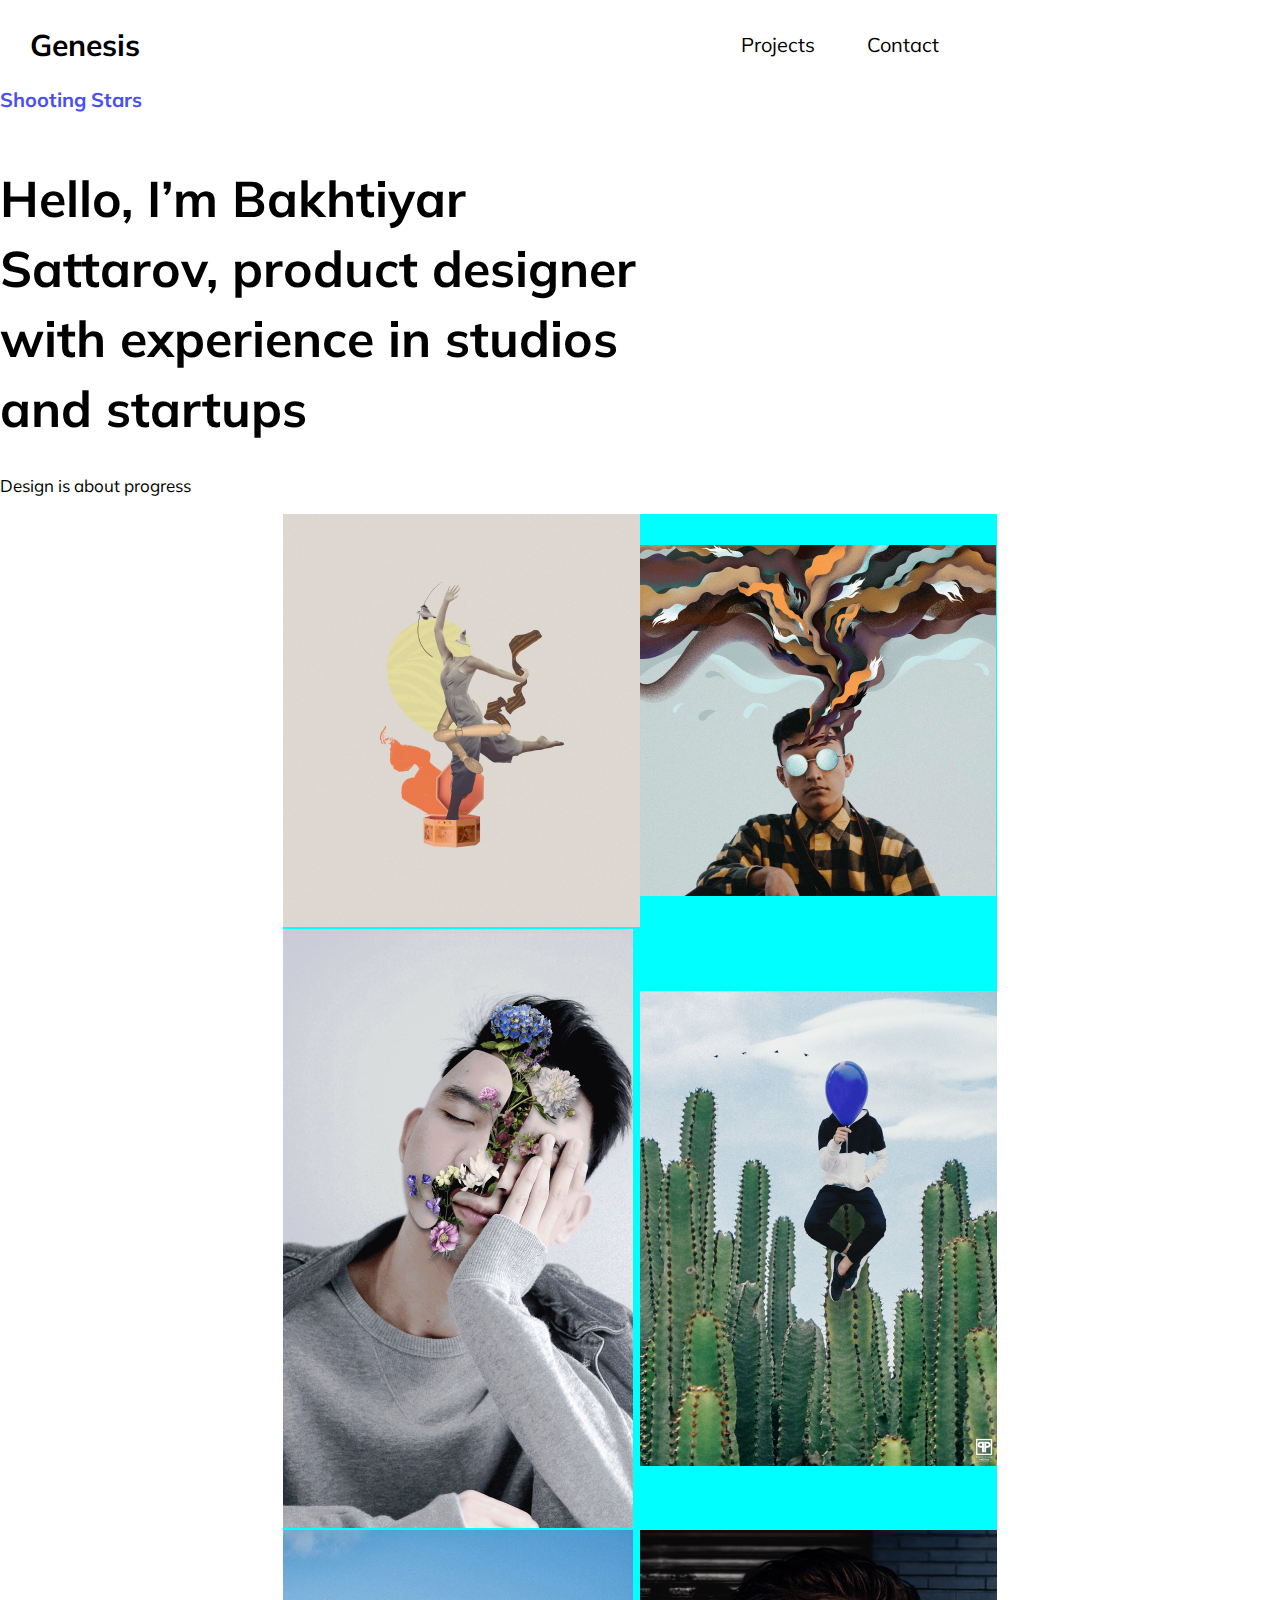
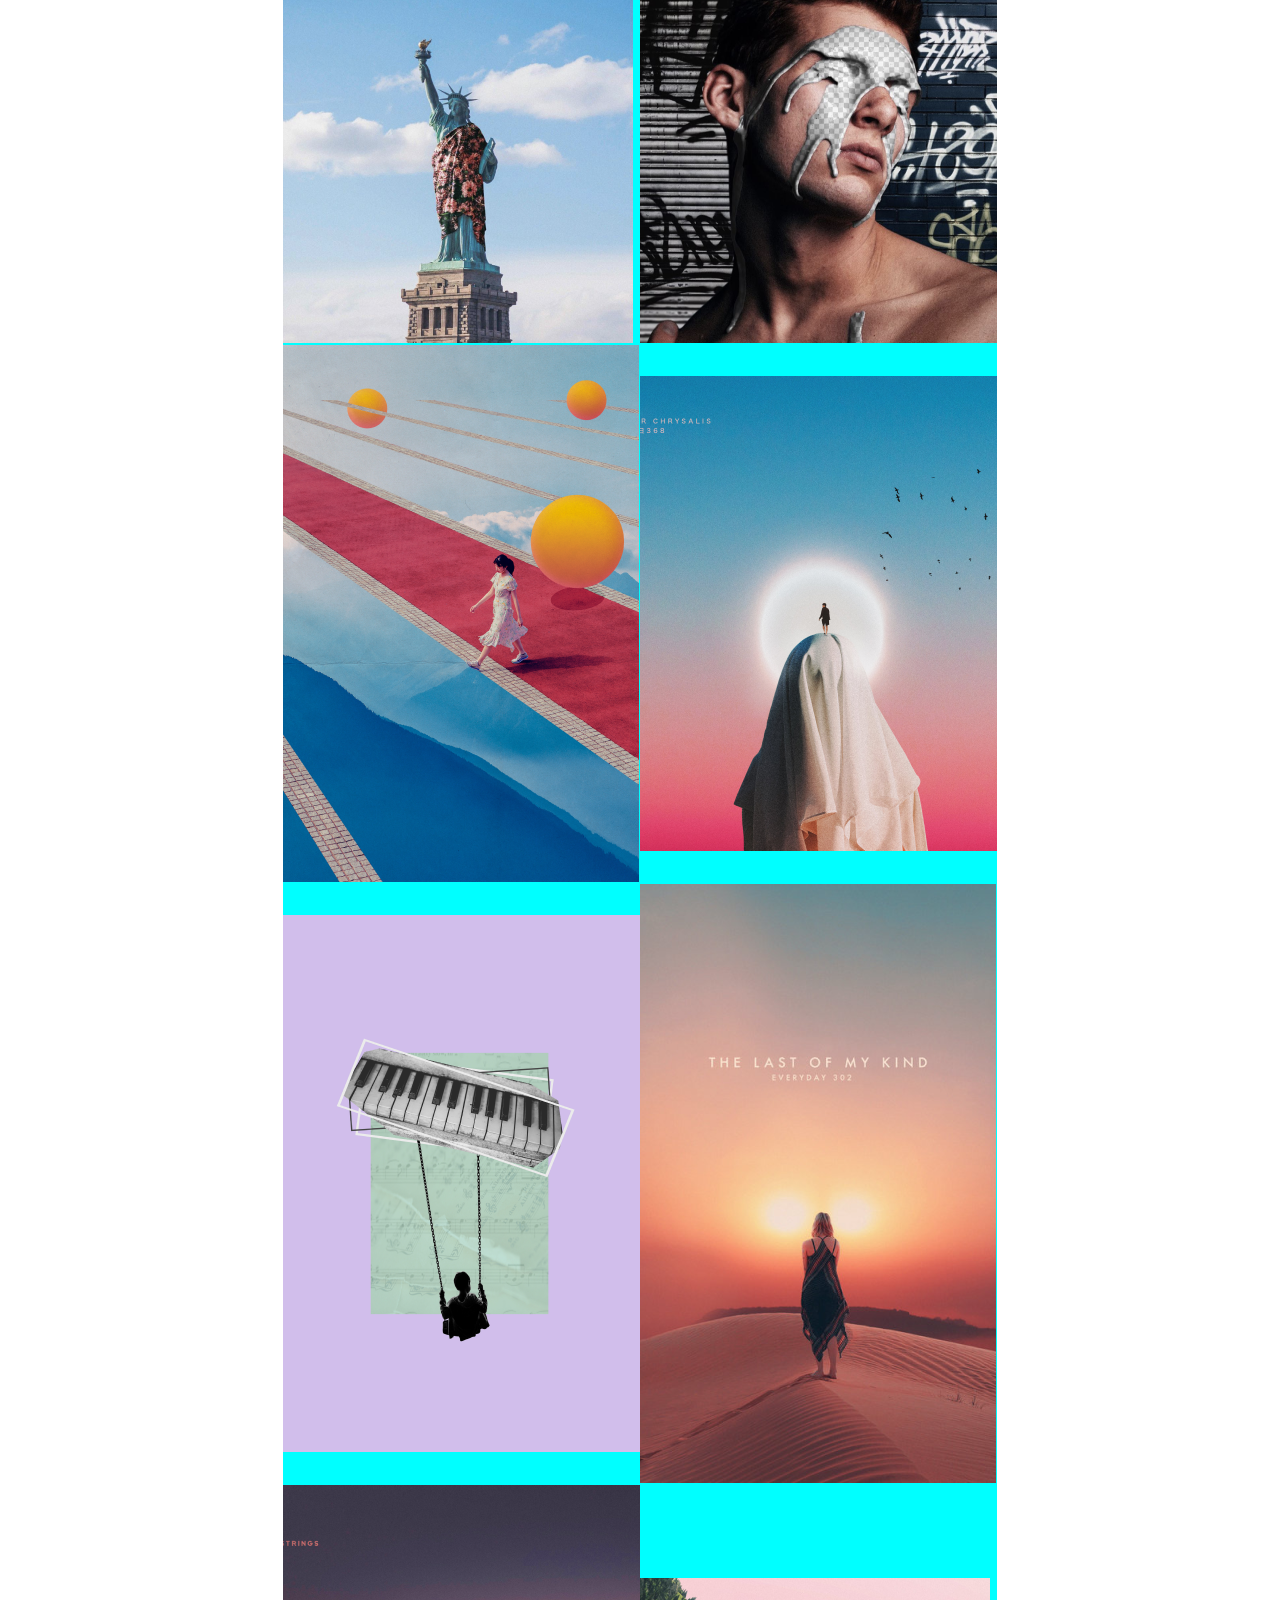
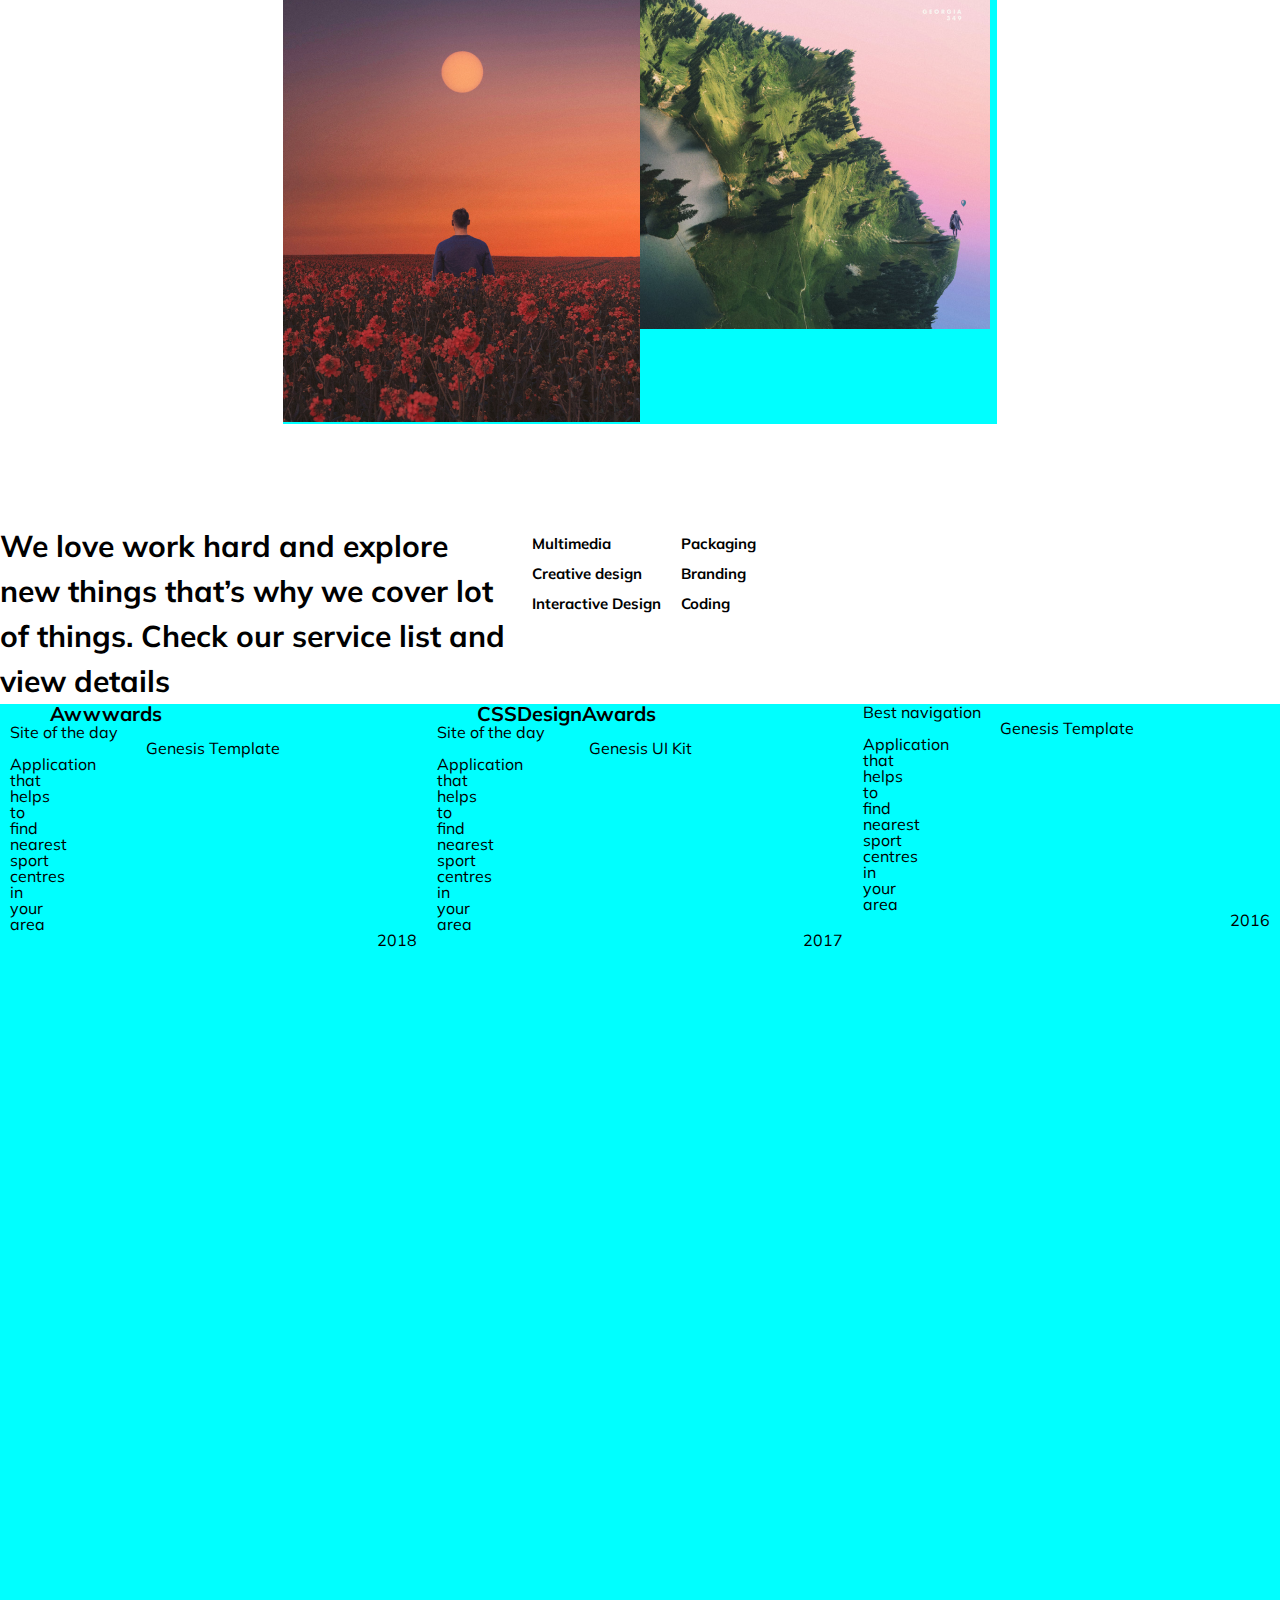
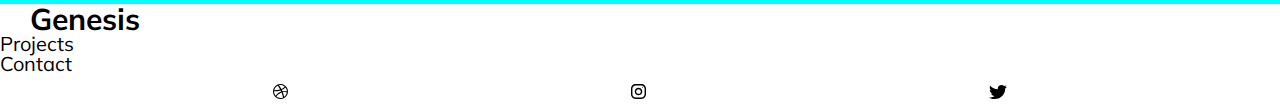
==== index.html @ c37cc643 "Update style.css" ====
<!DOCTYPE html>
<html lang="en">

<head>
    <meta charset="UTF-8">
    <meta name="viewport" content="width=device-width, initial-scale=1.0">
    <link rel="preconnect" href="https://fonts.googleapis.com">
    <link rel="preconnect" href="https://fonts.gstatic.com" crossorigin>
    <link href="https://fonts.googleapis.com/css2?family=Mulish:ital,wght@0,200..1000;1,200..1000&display=swap"
        rel="stylesheet">
    <link rel="stylesheet" href="styles/reset.css">
    <link rel="stylesheet" href="styles/normalize.css">
    <link rel="stylesheet" href="styles/index.css">
    <title>Assignment 11: Cross Browser Comaptibility & PrePost Processors</title>
</head>

<body>
    <header>
        <h2 class="logo">
            Genesis
        </h2>
        <nav class="nav">
            <ul class="nav__list">
                <li class="nav__li"><a class="nav__link" href="#">Projects</a></li>
                <li class="nav__li"><a class="nav__link" href="#">Contact</a></li>
            </ul>
        </nav>
    </header>
    <main class="main">
        <h3 class="main__heading">Shooting Stars</h3>
        <h1 class="main__info">Hello, I’m Bakhtiyar Sattarov,
            product designer with experience
            in studios and startups</h1>
        <p class="main__info2">Design is about progress</p>

        <div class="card">
            <div class="grid__container1">
                <div class="grid_element1">
                    <img src="images/grid_container1/Rectangle.png" alt="artwork pic">
                </div>
                <div class="grid__element2">
                    <img src="images/grid_container1/Rectangle (1).png" alt="A pic of a guy">
                </div>
                <div class="grid_element3">
                    <img src="images/grid_container1/Rectangle (2).png" alt="A pic of a guy/flowers">
                </div>
                <div class="grid_element4">
                    <img src="images/grid_container1/Rectangle (3).png" alt="A pic of a guy/flowers">
                </div>
                <div class="grid_element5">
                    <img src="images/grid_container1/Rectangle (4).png" alt="Statue of liberty">
                </div>
                <div class="grid_element6">
                    <img src="images/grid_container1/Rectangle (5).png" alt="Crying guy">
                </div>
                <div class="grid_element7">
                    <img src="images/grid_container1/Rectangle (6).png" alt="A girl on the sky">
                </div>
                <div class="grid_element8">
                    <img src="images/grid_container1/Rectangle (7).png" alt="Sunhead guy">
                </div>
                <div class="grid_element">
                    <img src="images/grid_container1/Rectangle (8).png" alt="A guy with keyboard">
                </div>
                <div class="grid_element9">
                    <img src="images/grid_container1/Rectangle (9).png" alt="A woman in desert">
                </div>
                <div class="grid_element10">
                    <img src="images/grid_container1/Rectangle (10).png" alt="A guy with mass flowers">
                </div>
                <div class="grid_element11">
                    <img src="images/grid_container1/Rectangle (11).png" alt="Green mountain">
                </div>
            </div>

        </div>

        <section class="content3">
            <h3 class="content3__info">
                We love work hard and explore new things that’s why we cover lot of things. Check our service list and
                view
                details
            </h3>

            <div class="content3__minor1">
                <ul class="content3__minorlist1">
                    <li>Multimedia</li>
                    <li>Creative design</li>
                    <li>Interactive Design</li>
                </ul>
            </div>
            <div class="content3__minor2">
                <ul class="content3__minorlist2">
                    <li>Packaging</li>
                    <li>Branding</li>
                    <li>Coding</li>
                </ul>
            </div>


        </section>

        <section class="awards">
            <div class="awards__container">
                <p class="awards__name">Awwwards</p>
                <p class="awards__type">Site of the day</p>
                <p class="awards__product">Genesis Template</p>
                <p class="awards__details">Application that helps to find nearest sport centres
                    in your area</p>
                <p class="awards__year">2018</p>
            </div>
            <div class="awards__container">
                <p class="awards__name">CSSDesignAwards</p>
                <p class="awards__type">Site of the day</p>
                <p class="awards__product">Genesis UI Kit</p>
                <p class="awards__details">Application that helps to find nearest sport centres
                    in your area</p>
                <p class="awards__year">2017</p>
            </div>
            <div class="awards__container">
                <p class="awards__type">Best navigation</p>
                <p class="awards__product">Genesis Template</p>
                <p class="awards__details">Application that helps to find nearest sport centres
                    in your area</p>
                <p class="awards__year">2016</p>
            </div>
        </section>

        <footer>
            <h4 class="logo">Genesis</h4>
            <nav class="nav">
                <ul>
                    <li class="nav__li"><a class="nav__link" href="#">Projects</a></li>
                    <li class="nav__li"><a class="nav__link" href="#">Contact</a></li>
                </ul>
            </nav>
            <div class="social">
                <img src="images/social/dribble.svg" alt="dribble-logo" class="dribble-logo">
                <img src="images/social/instagram.svg" alt="ig-logo" class="dribble-logo">
                <img src="images/social/twitter.svg" alt="twitter-logo" class="dribble-logo">
            </div>
        </footer>
    </main>


</body>

</html>
---- styles/index.css ----
* {
  margin: 0;
  padding: 0;
  -webkit-box-sizing: border-box;
          box-sizing: border-box;
}

.card {
  margin: 0 auto;
}

.grid__container1 {
  background-color: aqua;
  display: -ms-grid;
  display: grid;
  -ms-grid-columns: 1fr auto 1fr;
  grid-template-columns: repeat(2, 1fr);
  -ms-grid-rows: ()[1fr 1fr 1fr];
  grid-template-rows: repeat(1fr 1fr 1fr);
  -webkit-column-gap: auto;
     -moz-column-gap: auto;
          column-gap: auto;
  width: 100%;
  max-width: 1110px;
  -webkit-box-align: center;
      -ms-flex-align: center;
          align-items: center;
  -webkit-box-pack: center;
      -ms-flex-pack: center;
          justify-content: center;
}

.grid__container1 > *:nth-child(1) {
  -ms-grid-row: 1;
  -ms-grid-column: 1;
}

.grid__container1 > *:nth-child(2) {
  -ms-grid-row: 1;
  -ms-grid-column: 3;
}

header {
  display: -webkit-box;
  display: -ms-flexbox;
  display: flex;
  width: 100%;
  height: 10vh;
  border-bottom: 1px solid none;
  background-color: white;
  margin: 0 auto;
  display: flex;
  -webkit-box-pack: justify;
      -ms-flex-pack: justify;
          justify-content: space-between;
  -webkit-box-align: center;
      -ms-flex-align: center;
          align-items: center;
}

.logo {
  margin-left: 30px;
  font-size: 30px;
  font-weight: bold;
}

.nav {
  min-width: 600px;
  display: -webkit-box;
  display: -ms-flexbox;
  display: flex;
}
.nav__list {
  width: 50%;
  display: -webkit-box;
  display: -ms-flexbox;
  display: flex;
  -webkit-box-pack: justify;
      -ms-flex-pack: justify;
          justify-content: space-between;
  -webkit-box-align: center;
      -ms-flex-align: center;
          align-items: center;
  -webkit-box-orient: horizontal;
  -webkit-box-direction: normal;
      -ms-flex-direction: row;
          flex-direction: row;
  margin-left: 10px;
}
.nav__li {
  list-style: none;
}
.nav__link {
  color: black;
  text-decoration: none;
  font-size: 20px;
}
.nav__link:hover {
  color: rgb(30, 170, 209);
}

.main {
  display: -webkit-box;
  display: -ms-flexbox;
  display: flex;
  -webkit-box-pack: center;
      -ms-flex-pack: center;
          justify-content: center;
  -webkit-box-orient: vertical;
  -webkit-box-direction: normal;
      -ms-flex-direction: column;
          flex-direction: column;
  min-height: 90vh;
  background: white;
  margin: 0;
}
.main__heading {
  -webkit-box-pack: start;
      -ms-flex-pack: start;
          justify-content: flex-start;
  text-align: start;
  color: #4A4FF2;
  font-size: 20px;
  font-weight: bold;
}
.main__info {
  font-size: 50px;
  -webkit-box-pack: start;
      -ms-flex-pack: start;
          justify-content: start;
  padding-top: 20px;
  max-width: 50%;
  font-weight: bold;
  line-height: 70px;
}
.main__info2 {
  font-size: 17px;
  margin-right: 20%;
  text-align: end;
  margin-bottom: 20px;
}
.main__info2 {
  font-size: 17px;
  margin-right: 20%;
  text-align: start;
  margin-bottom: 20px;
}
.main__container1 {
  font-size: 17px;
  margin-right: 20%;
  text-align: end;
  margin-bottom: 20px;
}

.content3 {
  display: -webkit-box;
  display: -ms-flexbox;
  display: flex;
  margin-top: 100px;
}
.content3__info {
  font-size: 30px;
  font-weight: bold;
  max-width: 40%;
  line-height: 45px;
}
.content3__minor1 {
  font-size: 15px;
  font-weight: bold;
  max-width: 50%;
  line-height: 30px;
  padding: 0;
  margin-top: 5px;
  margin-left: 20px;
}
.content3__minor2 {
  font-size: 15px;
  font-weight: bold;
  max-width: 50%;
  line-height: 30px;
  margin-top: 5px;
  margin-left: 20px;
}

.awards {
  display: -webkit-box;
  display: -ms-flexbox;
  display: flex;
  background-color: aqua;
  width: 100%;
  height: 100vh;
}
.awards__container {
  width: 100%;
}
.awards__name {
  margin-left: 50px;
  text-align: start;
  font-size: 20px;
  font-weight: bold;
}
.awards__type {
  text-align: start;
  -webkit-box-flex: 1;
      -ms-flex-positive: 1;
          flex-grow: 1;
  margin: 0 10px;
}
.awards__product {
  -webkit-box-flex: 1;
      -ms-flex-positive: 1;
          flex-grow: 1;
  margin: 0 10px;
  text-align: center;
}
.awards__details {
  -webkit-box-flex: 1;
      -ms-flex-positive: 1;
          flex-grow: 1;
  margin: 0 10px;
  width: 10px;
}
.awards__year {
  -webkit-box-flex: 1;
      -ms-flex-positive: 1;
          flex-grow: 1;
  margin: 0 10px;
  text-align: end;
}

.footer {
  display: -webkit-box;
  display: -ms-flexbox;
  display: flex;
  width: 100%;
  height: 10vh;
  border-bottom: 1px solid none;
  background-color: white;
  margin: 0;
  display: flex;
  -webkit-box-pack: justify;
      -ms-flex-pack: justify;
          justify-content: space-between;
  -webkit-box-align: end;
      -ms-flex-align: end;
          align-items: flex-end;
}

.logo {
  margin-left: 30px;
  font-size: 30px;
  font-weight: bold;
}

.nav {
  min-width: 600px;
  display: -webkit-box;
  display: -ms-flexbox;
  display: flex;
  -webkit-box-pack: justify;
      -ms-flex-pack: justify;
          justify-content: space-between;
  -webkit-box-align: center;
      -ms-flex-align: center;
          align-items: center;
}
.nav__list {
  width: 50%;
  display: -webkit-box;
  display: -ms-flexbox;
  display: flex;
  -webkit-box-pack: space-evenly;
      -ms-flex-pack: space-evenly;
          justify-content: space-evenly;
  -webkit-box-align: center;
      -ms-flex-align: center;
          align-items: center;
  -webkit-box-orient: horizontal;
  -webkit-box-direction: normal;
      -ms-flex-direction: row;
          flex-direction: row;
  margin-left: 10px;
}
.nav__li {
  list-style: none;
}
.nav__link {
  color: black;
  text-decoration: none;
  font-size: 20px;
}
.nav__link:hover {
  color: rgb(30, 170, 209);
}

.social {
  display: -webkit-box;
  display: -ms-flexbox;
  display: flex;
  -webkit-box-pack: justify;
      -ms-flex-pack: justify;
          justify-content: space-between;
  margin: 10px;
  -webkit-box-pack: space-evenly;
      -ms-flex-pack: space-evenly;
          justify-content: space-evenly;
  -webkit-box-align: center;
      -ms-flex-align: center;
          align-items: center;
  -webkit-box-orient: horizontal;
  -webkit-box-direction: normal;
      -ms-flex-direction: row;
          flex-direction: row;
  margin-left: 10px;
  gap: 5rem;
}

body {
  font-family: "mulish";
}
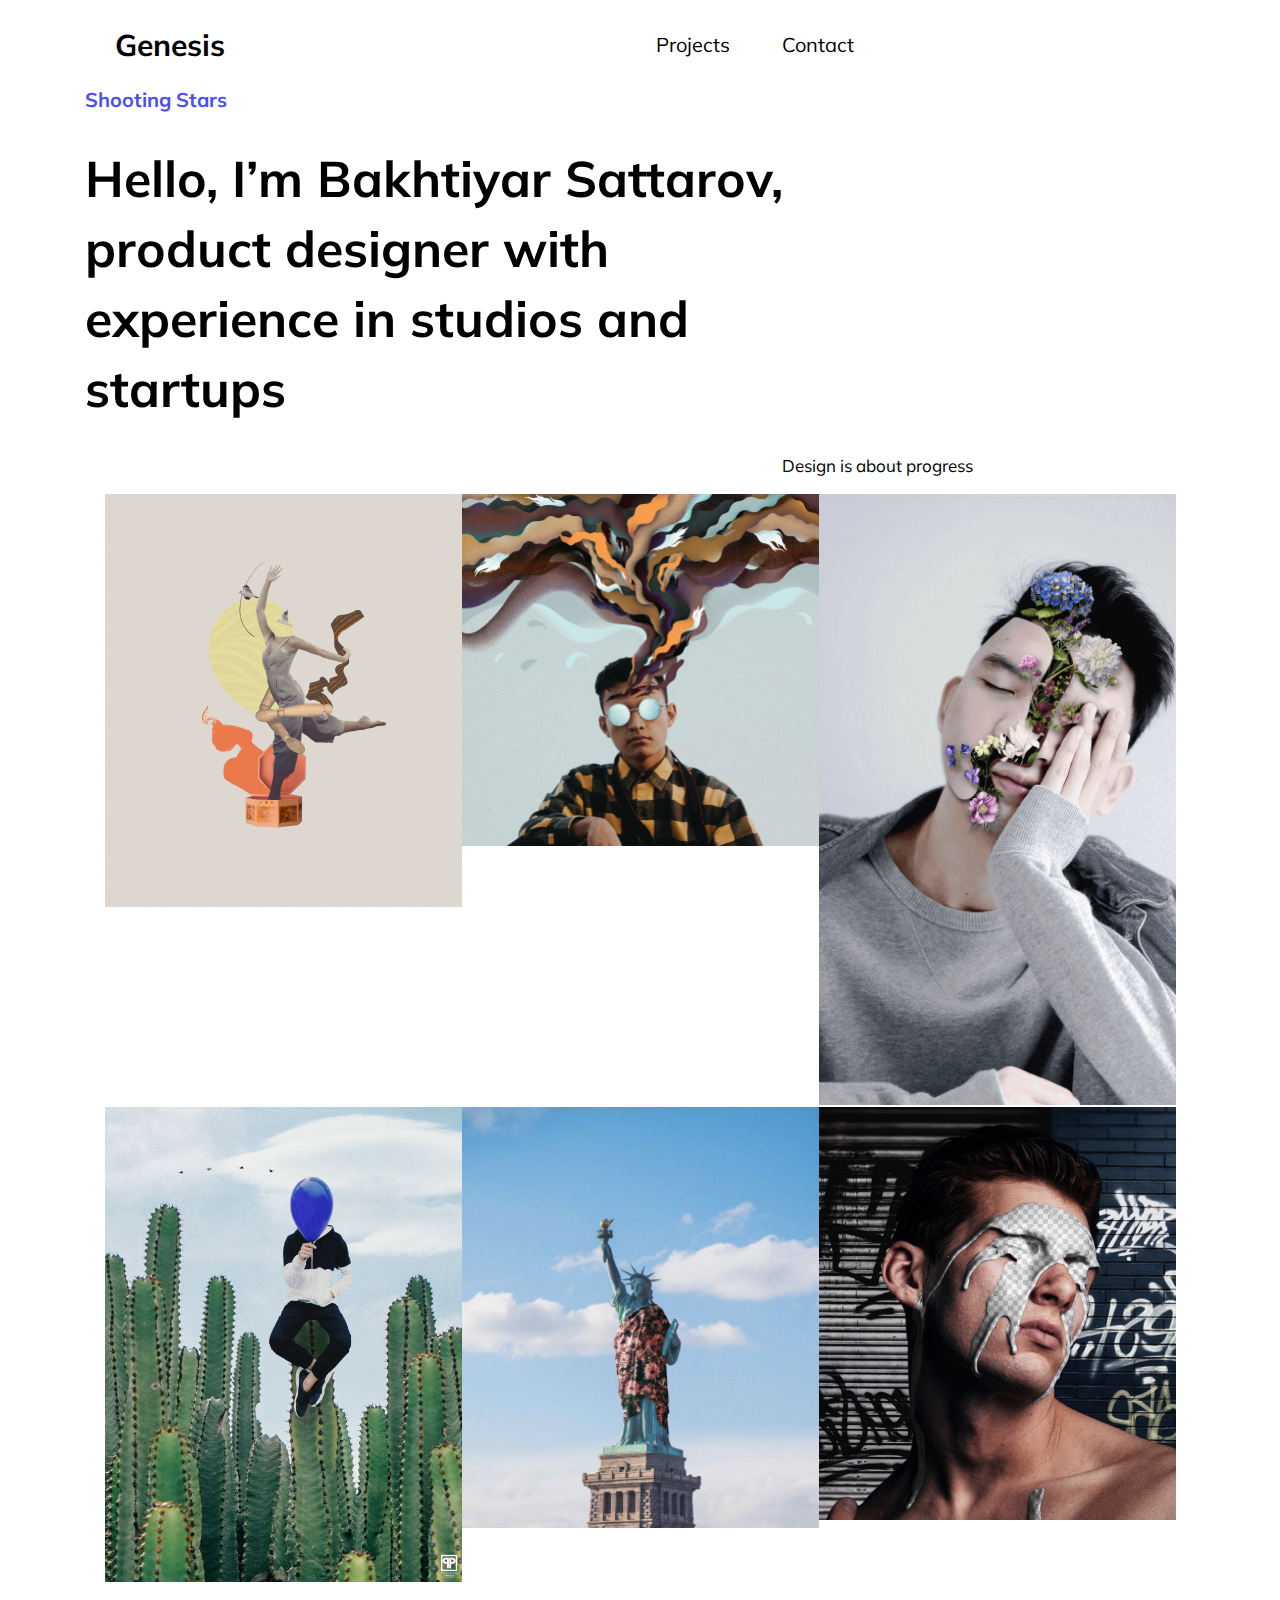
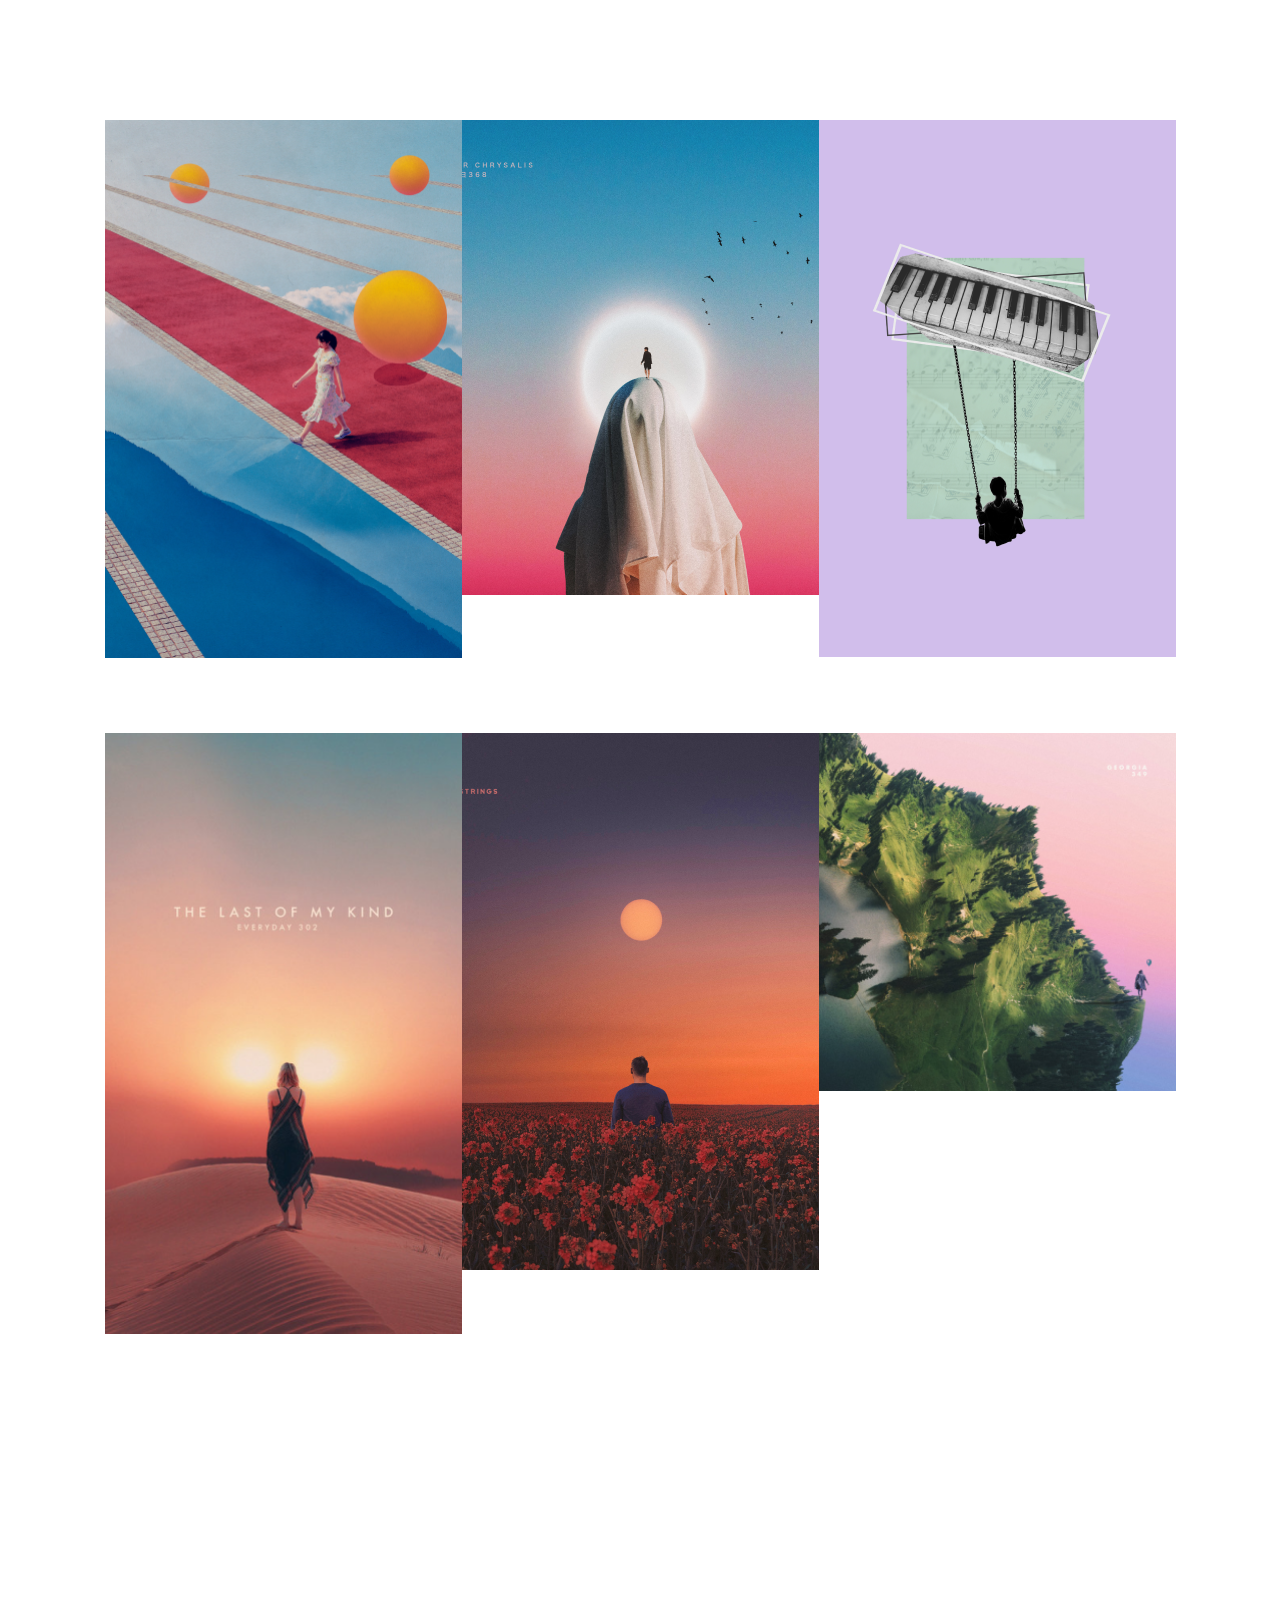
==== commit 6332f7ce: "Update css code" ====
--- a/index.html
+++ b/index.html
@@ -27,18 +27,21 @@
         </nav>
     </header>
     <main class="main">
-        <h3 class="main__heading">Shooting Stars</h3>
-        <h1 class="main__info">Hello, I’m Bakhtiyar Sattarov,
-            product designer with experience
-            in studios and startups</h1>
-        <p class="main__info2">Design is about progress</p>
+        <div class="main__content1">
+            <h3 class="main__heading">Shooting Stars</h3>
+            <h1 class="main__info">Hello, I’m Bakhtiyar Sattarov,
+                product designer with experience
+                in studios and startups</h1>
+            <p class="main__info2">Design is about progress</p>
+        </div>
+
 
         <div class="card">
             <div class="grid__container1">
                 <div class="grid_element1">
                     <img src="images/grid_container1/Rectangle.png" alt="artwork pic">
                 </div>
-                <div class="grid__element2">
+                <div class="grid_selement2">
                     <img src="images/grid_container1/Rectangle (1).png" alt="A pic of a guy">
                 </div>
                 <div class="grid_element3">
--- a/styles/index.css
+++ b/styles/index.css
@@ -10,24 +10,17 @@
 }
 
 .grid__container1 {
-  background-color: aqua;
   display: -ms-grid;
   display: grid;
-  -ms-grid-columns: 1fr auto 1fr;
-  grid-template-columns: repeat(2, 1fr);
-  -ms-grid-rows: ()[1fr 1fr 1fr];
-  grid-template-rows: repeat(1fr 1fr 1fr);
+  -ms-grid-columns: 1fr auto 1fr auto 1fr;
+  grid-template-columns: repeat(3, 1fr);
+  -ms-grid-rows: (1fr)[32];
+  grid-template-rows: repeat(32, 1fr);
   -webkit-column-gap: auto;
      -moz-column-gap: auto;
           column-gap: auto;
+  max-width: 1110px;
   width: 100%;
-  max-width: 1110px;
-  -webkit-box-align: center;
-      -ms-flex-align: center;
-          align-items: center;
-  -webkit-box-pack: center;
-      -ms-flex-pack: center;
-          justify-content: center;
 }
 
 .grid__container1 > *:nth-child(1) {
@@ -40,15 +33,492 @@
   -ms-grid-column: 3;
 }
 
+.grid__container1 > *:nth-child(3) {
+  -ms-grid-row: 1;
+  -ms-grid-column: 5;
+}
+
+.grid__container1 > *:nth-child(4) {
+  -ms-grid-row: 2;
+  -ms-grid-column: 1;
+}
+
+.grid__container1 > *:nth-child(5) {
+  -ms-grid-row: 2;
+  -ms-grid-column: 3;
+}
+
+.grid__container1 > *:nth-child(6) {
+  -ms-grid-row: 2;
+  -ms-grid-column: 5;
+}
+
+.grid__container1 > *:nth-child(7) {
+  -ms-grid-row: 3;
+  -ms-grid-column: 1;
+}
+
+.grid__container1 > *:nth-child(8) {
+  -ms-grid-row: 3;
+  -ms-grid-column: 3;
+}
+
+.grid__container1 > *:nth-child(9) {
+  -ms-grid-row: 3;
+  -ms-grid-column: 5;
+}
+
+.grid__container1 > *:nth-child(10) {
+  -ms-grid-row: 4;
+  -ms-grid-column: 1;
+}
+
+.grid__container1 > *:nth-child(11) {
+  -ms-grid-row: 4;
+  -ms-grid-column: 3;
+}
+
+.grid__container1 > *:nth-child(12) {
+  -ms-grid-row: 4;
+  -ms-grid-column: 5;
+}
+
+.grid__container1 > *:nth-child(13) {
+  -ms-grid-row: 5;
+  -ms-grid-column: 1;
+}
+
+.grid__container1 > *:nth-child(14) {
+  -ms-grid-row: 5;
+  -ms-grid-column: 3;
+}
+
+.grid__container1 > *:nth-child(15) {
+  -ms-grid-row: 5;
+  -ms-grid-column: 5;
+}
+
+.grid__container1 > *:nth-child(16) {
+  -ms-grid-row: 6;
+  -ms-grid-column: 1;
+}
+
+.grid__container1 > *:nth-child(17) {
+  -ms-grid-row: 6;
+  -ms-grid-column: 3;
+}
+
+.grid__container1 > *:nth-child(18) {
+  -ms-grid-row: 6;
+  -ms-grid-column: 5;
+}
+
+.grid__container1 > *:nth-child(19) {
+  -ms-grid-row: 7;
+  -ms-grid-column: 1;
+}
+
+.grid__container1 > *:nth-child(20) {
+  -ms-grid-row: 7;
+  -ms-grid-column: 3;
+}
+
+.grid__container1 > *:nth-child(21) {
+  -ms-grid-row: 7;
+  -ms-grid-column: 5;
+}
+
+.grid__container1 > *:nth-child(22) {
+  -ms-grid-row: 8;
+  -ms-grid-column: 1;
+}
+
+.grid__container1 > *:nth-child(23) {
+  -ms-grid-row: 8;
+  -ms-grid-column: 3;
+}
+
+.grid__container1 > *:nth-child(24) {
+  -ms-grid-row: 8;
+  -ms-grid-column: 5;
+}
+
+.grid__container1 > *:nth-child(25) {
+  -ms-grid-row: 9;
+  -ms-grid-column: 1;
+}
+
+.grid__container1 > *:nth-child(26) {
+  -ms-grid-row: 9;
+  -ms-grid-column: 3;
+}
+
+.grid__container1 > *:nth-child(27) {
+  -ms-grid-row: 9;
+  -ms-grid-column: 5;
+}
+
+.grid__container1 > *:nth-child(28) {
+  -ms-grid-row: 10;
+  -ms-grid-column: 1;
+}
+
+.grid__container1 > *:nth-child(29) {
+  -ms-grid-row: 10;
+  -ms-grid-column: 3;
+}
+
+.grid__container1 > *:nth-child(30) {
+  -ms-grid-row: 10;
+  -ms-grid-column: 5;
+}
+
+.grid__container1 > *:nth-child(31) {
+  -ms-grid-row: 11;
+  -ms-grid-column: 1;
+}
+
+.grid__container1 > *:nth-child(32) {
+  -ms-grid-row: 11;
+  -ms-grid-column: 3;
+}
+
+.grid__container1 > *:nth-child(33) {
+  -ms-grid-row: 11;
+  -ms-grid-column: 5;
+}
+
+.grid__container1 > *:nth-child(34) {
+  -ms-grid-row: 12;
+  -ms-grid-column: 1;
+}
+
+.grid__container1 > *:nth-child(35) {
+  -ms-grid-row: 12;
+  -ms-grid-column: 3;
+}
+
+.grid__container1 > *:nth-child(36) {
+  -ms-grid-row: 12;
+  -ms-grid-column: 5;
+}
+
+.grid__container1 > *:nth-child(37) {
+  -ms-grid-row: 13;
+  -ms-grid-column: 1;
+}
+
+.grid__container1 > *:nth-child(38) {
+  -ms-grid-row: 13;
+  -ms-grid-column: 3;
+}
+
+.grid__container1 > *:nth-child(39) {
+  -ms-grid-row: 13;
+  -ms-grid-column: 5;
+}
+
+.grid__container1 > *:nth-child(40) {
+  -ms-grid-row: 14;
+  -ms-grid-column: 1;
+}
+
+.grid__container1 > *:nth-child(41) {
+  -ms-grid-row: 14;
+  -ms-grid-column: 3;
+}
+
+.grid__container1 > *:nth-child(42) {
+  -ms-grid-row: 14;
+  -ms-grid-column: 5;
+}
+
+.grid__container1 > *:nth-child(43) {
+  -ms-grid-row: 15;
+  -ms-grid-column: 1;
+}
+
+.grid__container1 > *:nth-child(44) {
+  -ms-grid-row: 15;
+  -ms-grid-column: 3;
+}
+
+.grid__container1 > *:nth-child(45) {
+  -ms-grid-row: 15;
+  -ms-grid-column: 5;
+}
+
+.grid__container1 > *:nth-child(46) {
+  -ms-grid-row: 16;
+  -ms-grid-column: 1;
+}
+
+.grid__container1 > *:nth-child(47) {
+  -ms-grid-row: 16;
+  -ms-grid-column: 3;
+}
+
+.grid__container1 > *:nth-child(48) {
+  -ms-grid-row: 16;
+  -ms-grid-column: 5;
+}
+
+.grid__container1 > *:nth-child(49) {
+  -ms-grid-row: 17;
+  -ms-grid-column: 1;
+}
+
+.grid__container1 > *:nth-child(50) {
+  -ms-grid-row: 17;
+  -ms-grid-column: 3;
+}
+
+.grid__container1 > *:nth-child(51) {
+  -ms-grid-row: 17;
+  -ms-grid-column: 5;
+}
+
+.grid__container1 > *:nth-child(52) {
+  -ms-grid-row: 18;
+  -ms-grid-column: 1;
+}
+
+.grid__container1 > *:nth-child(53) {
+  -ms-grid-row: 18;
+  -ms-grid-column: 3;
+}
+
+.grid__container1 > *:nth-child(54) {
+  -ms-grid-row: 18;
+  -ms-grid-column: 5;
+}
+
+.grid__container1 > *:nth-child(55) {
+  -ms-grid-row: 19;
+  -ms-grid-column: 1;
+}
+
+.grid__container1 > *:nth-child(56) {
+  -ms-grid-row: 19;
+  -ms-grid-column: 3;
+}
+
+.grid__container1 > *:nth-child(57) {
+  -ms-grid-row: 19;
+  -ms-grid-column: 5;
+}
+
+.grid__container1 > *:nth-child(58) {
+  -ms-grid-row: 20;
+  -ms-grid-column: 1;
+}
+
+.grid__container1 > *:nth-child(59) {
+  -ms-grid-row: 20;
+  -ms-grid-column: 3;
+}
+
+.grid__container1 > *:nth-child(60) {
+  -ms-grid-row: 20;
+  -ms-grid-column: 5;
+}
+
+.grid__container1 > *:nth-child(61) {
+  -ms-grid-row: 21;
+  -ms-grid-column: 1;
+}
+
+.grid__container1 > *:nth-child(62) {
+  -ms-grid-row: 21;
+  -ms-grid-column: 3;
+}
+
+.grid__container1 > *:nth-child(63) {
+  -ms-grid-row: 21;
+  -ms-grid-column: 5;
+}
+
+.grid__container1 > *:nth-child(64) {
+  -ms-grid-row: 22;
+  -ms-grid-column: 1;
+}
+
+.grid__container1 > *:nth-child(65) {
+  -ms-grid-row: 22;
+  -ms-grid-column: 3;
+}
+
+.grid__container1 > *:nth-child(66) {
+  -ms-grid-row: 22;
+  -ms-grid-column: 5;
+}
+
+.grid__container1 > *:nth-child(67) {
+  -ms-grid-row: 23;
+  -ms-grid-column: 1;
+}
+
+.grid__container1 > *:nth-child(68) {
+  -ms-grid-row: 23;
+  -ms-grid-column: 3;
+}
+
+.grid__container1 > *:nth-child(69) {
+  -ms-grid-row: 23;
+  -ms-grid-column: 5;
+}
+
+.grid__container1 > *:nth-child(70) {
+  -ms-grid-row: 24;
+  -ms-grid-column: 1;
+}
+
+.grid__container1 > *:nth-child(71) {
+  -ms-grid-row: 24;
+  -ms-grid-column: 3;
+}
+
+.grid__container1 > *:nth-child(72) {
+  -ms-grid-row: 24;
+  -ms-grid-column: 5;
+}
+
+.grid__container1 > *:nth-child(73) {
+  -ms-grid-row: 25;
+  -ms-grid-column: 1;
+}
+
+.grid__container1 > *:nth-child(74) {
+  -ms-grid-row: 25;
+  -ms-grid-column: 3;
+}
+
+.grid__container1 > *:nth-child(75) {
+  -ms-grid-row: 25;
+  -ms-grid-column: 5;
+}
+
+.grid__container1 > *:nth-child(76) {
+  -ms-grid-row: 26;
+  -ms-grid-column: 1;
+}
+
+.grid__container1 > *:nth-child(77) {
+  -ms-grid-row: 26;
+  -ms-grid-column: 3;
+}
+
+.grid__container1 > *:nth-child(78) {
+  -ms-grid-row: 26;
+  -ms-grid-column: 5;
+}
+
+.grid__container1 > *:nth-child(79) {
+  -ms-grid-row: 27;
+  -ms-grid-column: 1;
+}
+
+.grid__container1 > *:nth-child(80) {
+  -ms-grid-row: 27;
+  -ms-grid-column: 3;
+}
+
+.grid__container1 > *:nth-child(81) {
+  -ms-grid-row: 27;
+  -ms-grid-column: 5;
+}
+
+.grid__container1 > *:nth-child(82) {
+  -ms-grid-row: 28;
+  -ms-grid-column: 1;
+}
+
+.grid__container1 > *:nth-child(83) {
+  -ms-grid-row: 28;
+  -ms-grid-column: 3;
+}
+
+.grid__container1 > *:nth-child(84) {
+  -ms-grid-row: 28;
+  -ms-grid-column: 5;
+}
+
+.grid__container1 > *:nth-child(85) {
+  -ms-grid-row: 29;
+  -ms-grid-column: 1;
+}
+
+.grid__container1 > *:nth-child(86) {
+  -ms-grid-row: 29;
+  -ms-grid-column: 3;
+}
+
+.grid__container1 > *:nth-child(87) {
+  -ms-grid-row: 29;
+  -ms-grid-column: 5;
+}
+
+.grid__container1 > *:nth-child(88) {
+  -ms-grid-row: 30;
+  -ms-grid-column: 1;
+}
+
+.grid__container1 > *:nth-child(89) {
+  -ms-grid-row: 30;
+  -ms-grid-column: 3;
+}
+
+.grid__container1 > *:nth-child(90) {
+  -ms-grid-row: 30;
+  -ms-grid-column: 5;
+}
+
+.grid__container1 > *:nth-child(91) {
+  -ms-grid-row: 31;
+  -ms-grid-column: 1;
+}
+
+.grid__container1 > *:nth-child(92) {
+  -ms-grid-row: 31;
+  -ms-grid-column: 3;
+}
+
+.grid__container1 > *:nth-child(93) {
+  -ms-grid-row: 31;
+  -ms-grid-column: 5;
+}
+
+.grid__container1 > *:nth-child(94) {
+  -ms-grid-row: 32;
+  -ms-grid-column: 1;
+}
+
+.grid__container1 > *:nth-child(95) {
+  -ms-grid-row: 32;
+  -ms-grid-column: 3;
+}
+
+.grid__container1 > *:nth-child(96) {
+  -ms-grid-row: 32;
+  -ms-grid-column: 5;
+}
+
+.grid__container1 img {
+  display: -webkit-inline-box;
+  display: -ms-inline-flexbox;
+  display: inline-flex;
+  width: 100%;
+  height: auto;
+}
+
 header {
   display: -webkit-box;
   display: -ms-flexbox;
   display: flex;
-  width: 100%;
   height: 10vh;
   border-bottom: 1px solid none;
   background-color: white;
-  margin: 0 auto;
+  margin: auto;
   display: flex;
   -webkit-box-pack: justify;
       -ms-flex-pack: justify;
@@ -59,33 +529,19 @@
 }
 
 .logo {
-  margin-left: 30px;
   font-size: 30px;
   font-weight: bold;
 }
 
 .nav {
-  min-width: 600px;
   display: -webkit-box;
   display: -ms-flexbox;
   display: flex;
 }
 .nav__list {
-  width: 50%;
-  display: -webkit-box;
-  display: -ms-flexbox;
-  display: flex;
-  -webkit-box-pack: justify;
-      -ms-flex-pack: justify;
-          justify-content: space-between;
-  -webkit-box-align: center;
-      -ms-flex-align: center;
-          align-items: center;
-  -webkit-box-orient: horizontal;
-  -webkit-box-direction: normal;
-      -ms-flex-direction: row;
-          flex-direction: row;
-  margin-left: 10px;
+  -webkit-box-pack: end;
+      -ms-flex-pack: end;
+          justify-content: flex-end;
 }
 .nav__li {
   list-style: none;
@@ -112,7 +568,9 @@
           flex-direction: column;
   min-height: 90vh;
   background: white;
-  margin: 0;
+  margin: auto;
+  max-width: 1110px;
+  width: 100%;
 }
 .main__heading {
   -webkit-box-pack: start;
@@ -125,19 +583,19 @@
 }
 .main__info {
   font-size: 50px;
-  -webkit-box-pack: start;
-      -ms-flex-pack: start;
-          justify-content: start;
-  padding-top: 20px;
-  max-width: 50%;
+  max-width: 700px;
+  width: 100%;
   font-weight: bold;
   line-height: 70px;
 }
 .main__info2 {
+  display: -webkit-box;
+  display: -ms-flexbox;
+  display: flex;
   font-size: 17px;
-  margin-right: 20%;
-  text-align: end;
-  margin-bottom: 20px;
+  -webkit-box-pack: end;
+      -ms-flex-pack: end;
+          justify-content: flex-end;
 }
 .main__info2 {
   font-size: 17px;
@@ -317,4 +775,7 @@
 
 body {
   font-family: "mulish";
+  max-width: 1110px;
+  width: 100%;
+  margin: auto;
 }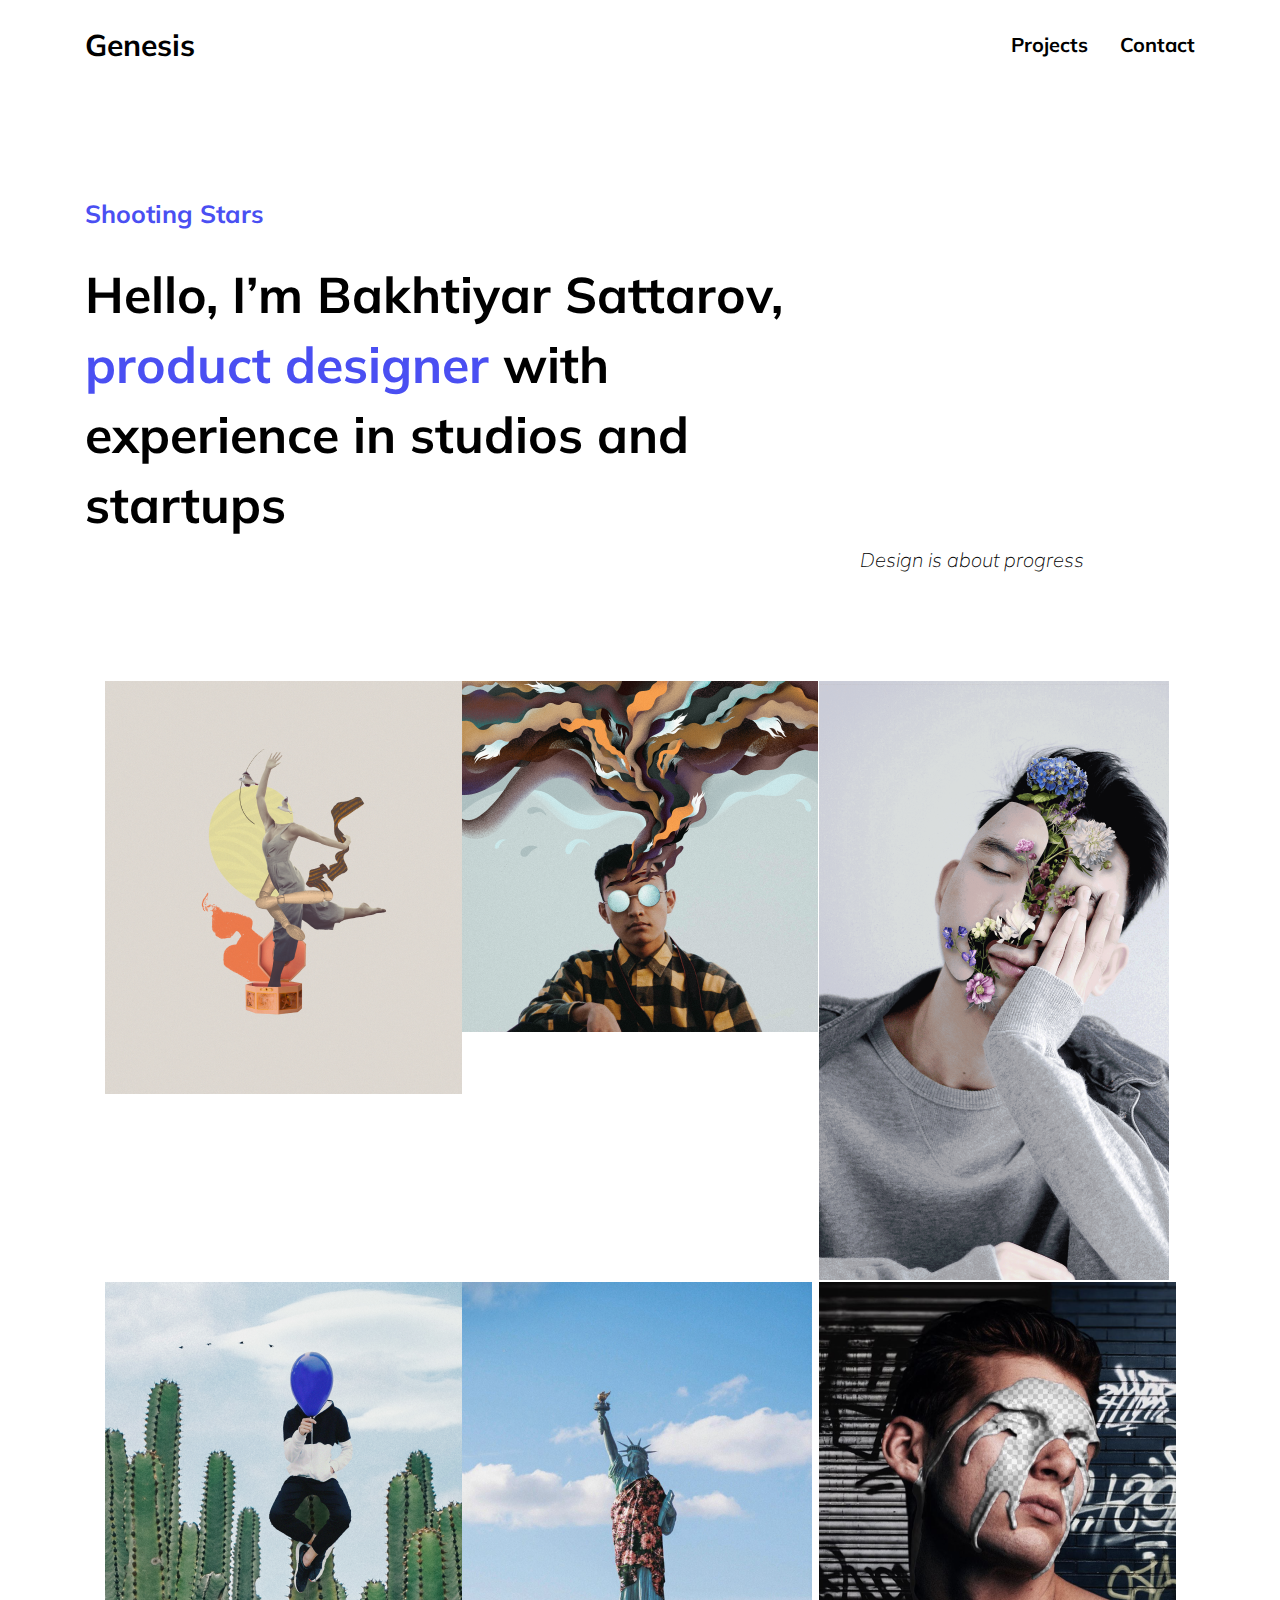
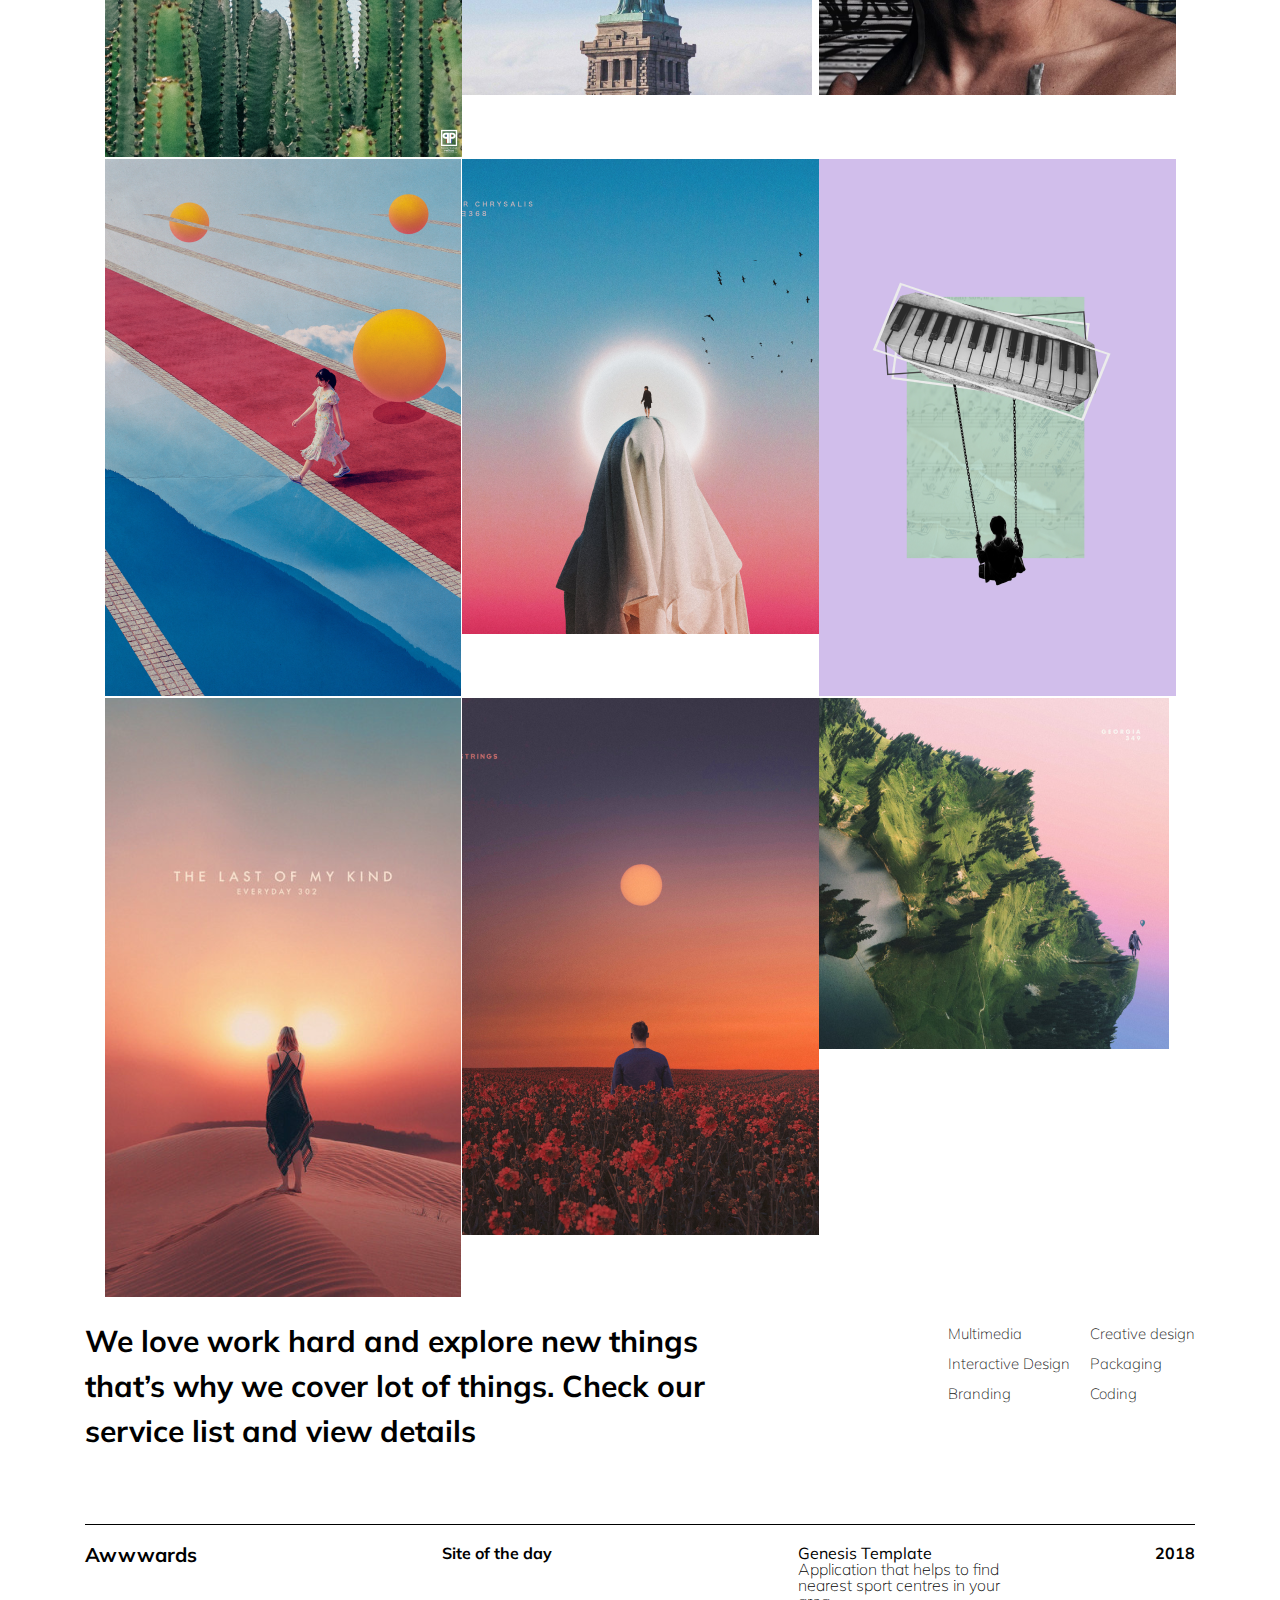
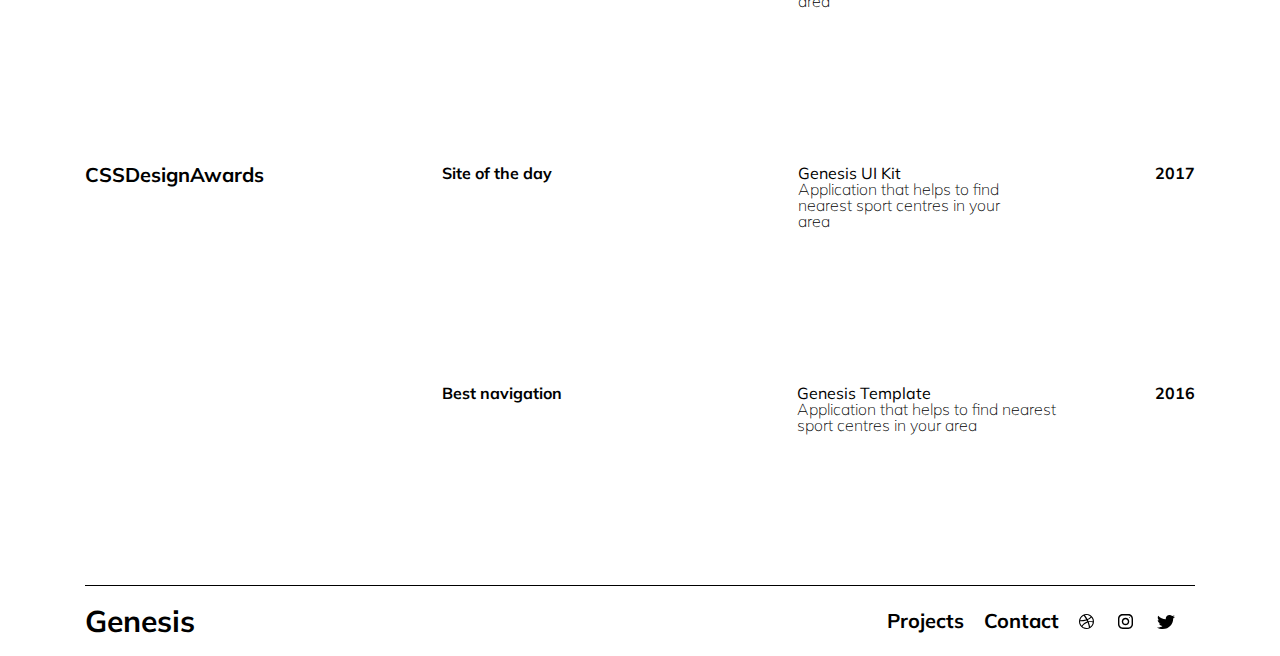
==== commit 2792e08b: "Update index.css" ====
--- a/index.html
+++ b/index.html
@@ -30,8 +30,9 @@
         <div class="main__content1">
             <h3 class="main__heading">Shooting Stars</h3>
             <h1 class="main__info">Hello, I’m Bakhtiyar Sattarov,
-                product designer with experience
-                in studios and startups</h1>
+                <span class="product-designer">product designer</span> with experience
+                in studios and startups
+            </h1>
             <p class="main__info2">Design is about progress</p>
         </div>
 
@@ -84,21 +85,23 @@
                 view
                 details
             </h3>
+            <div class="content3__minorcontent">
+                <div class="content3__minor1">
+                    <ul class="content3__minorlist1">
+                        <li>Multimedia</li>
+                        <li>Interactive Design</li>
+                        <li>Branding</li>
+                    </ul>
+                </div>
+                <div class="content3__minor2">
+                    <ul class="content3__minorlist2">
+                        <li>Creative design</li>
+                        <li>Packaging</li>
+                        <li>Coding</li>
+                    </ul>
+                </div>
+            </div>
 
-            <div class="content3__minor1">
-                <ul class="content3__minorlist1">
-                    <li>Multimedia</li>
-                    <li>Creative design</li>
-                    <li>Interactive Design</li>
-                </ul>
-            </div>
-            <div class="content3__minor2">
-                <ul class="content3__minorlist2">
-                    <li>Packaging</li>
-                    <li>Branding</li>
-                    <li>Coding</li>
-                </ul>
-            </div>
 
 
         </section>
@@ -107,34 +110,44 @@
             <div class="awards__container">
                 <p class="awards__name">Awwwards</p>
                 <p class="awards__type">Site of the day</p>
-                <p class="awards__product">Genesis Template</p>
-                <p class="awards__details">Application that helps to find nearest sport centres
-                    in your area</p>
+                <div class="awards__minorcontainer">
+                    <p class="awards__product">Genesis Template</p>
+                    <p class="awards__details">Application that helps to find nearest sport centres
+                        in your area</p>
+                </div>
+
                 <p class="awards__year">2018</p>
             </div>
             <div class="awards__container">
                 <p class="awards__name">CSSDesignAwards</p>
                 <p class="awards__type">Site of the day</p>
-                <p class="awards__product">Genesis UI Kit</p>
-                <p class="awards__details">Application that helps to find nearest sport centres
-                    in your area</p>
+                <div class="awards__minorcontainer">
+                    <p class="awards__product">Genesis UI Kit</p>
+                    <p class="awards__details">Application that helps to find nearest sport centres
+                        in your area</p>
+                </div>
                 <p class="awards__year">2017</p>
             </div>
             <div class="awards__container">
-                <p class="awards__type">Best navigation</p>
-                <p class="awards__product">Genesis Template</p>
-                <p class="awards__details">Application that helps to find nearest sport centres
-                    in your area</p>
+                <div class="awards__minorcontainer2">
+                    <p class="awards__type">Best navigation</p>
+                    <div class="awards__minorcontainer3">
+                        <p class="awards__product">Genesis Template</p>
+                        <p class="awards__details">Application that helps to find nearest sport centres
+                            in your area</p>
+                    </div>
+                </div>
                 <p class="awards__year">2016</p>
             </div>
         </section>
 
+
         <footer>
             <h4 class="logo">Genesis</h4>
-            <nav class="nav">
-                <ul>
-                    <li class="nav__li"><a class="nav__link" href="#">Projects</a></li>
-                    <li class="nav__li"><a class="nav__link" href="#">Contact</a></li>
+            <nav class="nav2">
+                <ul class="nav2__list2">
+                    <li class="nav2__li2"><a class="nav2__link2" href="#">Projects</a></li>
+                    <li class="nav2__li2"><a class="nav2__link2" href="#">Contact</a></li>
                 </ul>
             </nav>
             <div class="social">
@@ -143,6 +156,7 @@
                 <img src="images/social/twitter.svg" alt="twitter-logo" class="dribble-logo">
             </div>
         </footer>
+
     </main>
 
 
--- a/styles/index.css
+++ b/styles/index.css
@@ -12,15 +12,13 @@
 .grid__container1 {
   display: -ms-grid;
   display: grid;
-  -ms-grid-columns: 1fr auto 1fr auto 1fr;
+  -ms-grid-columns: 1fr 0 1fr 0 1fr;
   grid-template-columns: repeat(3, 1fr);
-  -ms-grid-rows: (1fr)[32];
-  grid-template-rows: repeat(32, 1fr);
-  -webkit-column-gap: auto;
-     -moz-column-gap: auto;
-          column-gap: auto;
-  max-width: 1110px;
-  width: 100%;
+  -ms-grid-rows: 5, -webkit-max-content;
+  -ms-grid-rows: 5, max-content;
+  grid-template-rows: 5, -webkit-max-content;
+  grid-template-rows: 5, max-content;
+  grid-gap: 0;
 }
 
 .grid__container1 > *:nth-child(1) {
@@ -39,487 +37,46 @@
 }
 
 .grid__container1 > *:nth-child(4) {
-  -ms-grid-row: 2;
-  -ms-grid-column: 1;
-}
-
-.grid__container1 > *:nth-child(5) {
-  -ms-grid-row: 2;
-  -ms-grid-column: 3;
-}
-
-.grid__container1 > *:nth-child(6) {
-  -ms-grid-row: 2;
-  -ms-grid-column: 5;
-}
-
-.grid__container1 > *:nth-child(7) {
   -ms-grid-row: 3;
   -ms-grid-column: 1;
 }
 
-.grid__container1 > *:nth-child(8) {
+.grid__container1 > *:nth-child(5) {
   -ms-grid-row: 3;
   -ms-grid-column: 3;
 }
 
-.grid__container1 > *:nth-child(9) {
+.grid__container1 > *:nth-child(6) {
   -ms-grid-row: 3;
   -ms-grid-column: 5;
 }
 
-.grid__container1 > *:nth-child(10) {
-  -ms-grid-row: 4;
-  -ms-grid-column: 1;
-}
-
-.grid__container1 > *:nth-child(11) {
-  -ms-grid-row: 4;
-  -ms-grid-column: 3;
-}
-
-.grid__container1 > *:nth-child(12) {
-  -ms-grid-row: 4;
-  -ms-grid-column: 5;
-}
-
-.grid__container1 > *:nth-child(13) {
+.grid__container1 > *:nth-child(7) {
   -ms-grid-row: 5;
   -ms-grid-column: 1;
 }
 
-.grid__container1 > *:nth-child(14) {
+.grid__container1 > *:nth-child(8) {
   -ms-grid-row: 5;
   -ms-grid-column: 3;
 }
 
-.grid__container1 > *:nth-child(15) {
+.grid__container1 > *:nth-child(9) {
   -ms-grid-row: 5;
   -ms-grid-column: 5;
 }
 
-.grid__container1 > *:nth-child(16) {
-  -ms-grid-row: 6;
-  -ms-grid-column: 1;
-}
-
-.grid__container1 > *:nth-child(17) {
-  -ms-grid-row: 6;
-  -ms-grid-column: 3;
-}
-
-.grid__container1 > *:nth-child(18) {
-  -ms-grid-row: 6;
-  -ms-grid-column: 5;
-}
-
-.grid__container1 > *:nth-child(19) {
-  -ms-grid-row: 7;
-  -ms-grid-column: 1;
-}
-
-.grid__container1 > *:nth-child(20) {
-  -ms-grid-row: 7;
-  -ms-grid-column: 3;
-}
-
-.grid__container1 > *:nth-child(21) {
-  -ms-grid-row: 7;
-  -ms-grid-column: 5;
-}
-
-.grid__container1 > *:nth-child(22) {
-  -ms-grid-row: 8;
-  -ms-grid-column: 1;
-}
-
-.grid__container1 > *:nth-child(23) {
-  -ms-grid-row: 8;
-  -ms-grid-column: 3;
-}
-
-.grid__container1 > *:nth-child(24) {
-  -ms-grid-row: 8;
-  -ms-grid-column: 5;
-}
-
-.grid__container1 > *:nth-child(25) {
-  -ms-grid-row: 9;
-  -ms-grid-column: 1;
-}
-
-.grid__container1 > *:nth-child(26) {
-  -ms-grid-row: 9;
-  -ms-grid-column: 3;
-}
-
-.grid__container1 > *:nth-child(27) {
-  -ms-grid-row: 9;
-  -ms-grid-column: 5;
-}
-
-.grid__container1 > *:nth-child(28) {
-  -ms-grid-row: 10;
-  -ms-grid-column: 1;
-}
-
-.grid__container1 > *:nth-child(29) {
-  -ms-grid-row: 10;
-  -ms-grid-column: 3;
-}
-
-.grid__container1 > *:nth-child(30) {
-  -ms-grid-row: 10;
-  -ms-grid-column: 5;
-}
-
-.grid__container1 > *:nth-child(31) {
-  -ms-grid-row: 11;
-  -ms-grid-column: 1;
-}
-
-.grid__container1 > *:nth-child(32) {
-  -ms-grid-row: 11;
-  -ms-grid-column: 3;
-}
-
-.grid__container1 > *:nth-child(33) {
-  -ms-grid-row: 11;
-  -ms-grid-column: 5;
-}
-
-.grid__container1 > *:nth-child(34) {
-  -ms-grid-row: 12;
-  -ms-grid-column: 1;
-}
-
-.grid__container1 > *:nth-child(35) {
-  -ms-grid-row: 12;
-  -ms-grid-column: 3;
-}
-
-.grid__container1 > *:nth-child(36) {
-  -ms-grid-row: 12;
-  -ms-grid-column: 5;
-}
-
-.grid__container1 > *:nth-child(37) {
-  -ms-grid-row: 13;
-  -ms-grid-column: 1;
-}
-
-.grid__container1 > *:nth-child(38) {
-  -ms-grid-row: 13;
-  -ms-grid-column: 3;
-}
-
-.grid__container1 > *:nth-child(39) {
-  -ms-grid-row: 13;
-  -ms-grid-column: 5;
-}
-
-.grid__container1 > *:nth-child(40) {
-  -ms-grid-row: 14;
-  -ms-grid-column: 1;
-}
-
-.grid__container1 > *:nth-child(41) {
-  -ms-grid-row: 14;
-  -ms-grid-column: 3;
-}
-
-.grid__container1 > *:nth-child(42) {
-  -ms-grid-row: 14;
-  -ms-grid-column: 5;
-}
-
-.grid__container1 > *:nth-child(43) {
-  -ms-grid-row: 15;
-  -ms-grid-column: 1;
-}
-
-.grid__container1 > *:nth-child(44) {
-  -ms-grid-row: 15;
-  -ms-grid-column: 3;
-}
-
-.grid__container1 > *:nth-child(45) {
-  -ms-grid-row: 15;
-  -ms-grid-column: 5;
-}
-
-.grid__container1 > *:nth-child(46) {
-  -ms-grid-row: 16;
-  -ms-grid-column: 1;
-}
-
-.grid__container1 > *:nth-child(47) {
-  -ms-grid-row: 16;
-  -ms-grid-column: 3;
-}
-
-.grid__container1 > *:nth-child(48) {
-  -ms-grid-row: 16;
-  -ms-grid-column: 5;
-}
-
-.grid__container1 > *:nth-child(49) {
-  -ms-grid-row: 17;
-  -ms-grid-column: 1;
-}
-
-.grid__container1 > *:nth-child(50) {
-  -ms-grid-row: 17;
-  -ms-grid-column: 3;
-}
-
-.grid__container1 > *:nth-child(51) {
-  -ms-grid-row: 17;
-  -ms-grid-column: 5;
-}
-
-.grid__container1 > *:nth-child(52) {
-  -ms-grid-row: 18;
-  -ms-grid-column: 1;
-}
-
-.grid__container1 > *:nth-child(53) {
-  -ms-grid-row: 18;
-  -ms-grid-column: 3;
-}
-
-.grid__container1 > *:nth-child(54) {
-  -ms-grid-row: 18;
-  -ms-grid-column: 5;
-}
-
-.grid__container1 > *:nth-child(55) {
-  -ms-grid-row: 19;
-  -ms-grid-column: 1;
-}
-
-.grid__container1 > *:nth-child(56) {
-  -ms-grid-row: 19;
-  -ms-grid-column: 3;
-}
-
-.grid__container1 > *:nth-child(57) {
-  -ms-grid-row: 19;
-  -ms-grid-column: 5;
-}
-
-.grid__container1 > *:nth-child(58) {
-  -ms-grid-row: 20;
-  -ms-grid-column: 1;
-}
-
-.grid__container1 > *:nth-child(59) {
-  -ms-grid-row: 20;
-  -ms-grid-column: 3;
-}
-
-.grid__container1 > *:nth-child(60) {
-  -ms-grid-row: 20;
-  -ms-grid-column: 5;
-}
-
-.grid__container1 > *:nth-child(61) {
-  -ms-grid-row: 21;
-  -ms-grid-column: 1;
-}
-
-.grid__container1 > *:nth-child(62) {
-  -ms-grid-row: 21;
-  -ms-grid-column: 3;
-}
-
-.grid__container1 > *:nth-child(63) {
-  -ms-grid-row: 21;
-  -ms-grid-column: 5;
-}
-
-.grid__container1 > *:nth-child(64) {
-  -ms-grid-row: 22;
-  -ms-grid-column: 1;
-}
-
-.grid__container1 > *:nth-child(65) {
-  -ms-grid-row: 22;
-  -ms-grid-column: 3;
-}
-
-.grid__container1 > *:nth-child(66) {
-  -ms-grid-row: 22;
-  -ms-grid-column: 5;
-}
-
-.grid__container1 > *:nth-child(67) {
-  -ms-grid-row: 23;
-  -ms-grid-column: 1;
-}
-
-.grid__container1 > *:nth-child(68) {
-  -ms-grid-row: 23;
-  -ms-grid-column: 3;
-}
-
-.grid__container1 > *:nth-child(69) {
-  -ms-grid-row: 23;
-  -ms-grid-column: 5;
-}
-
-.grid__container1 > *:nth-child(70) {
-  -ms-grid-row: 24;
-  -ms-grid-column: 1;
-}
-
-.grid__container1 > *:nth-child(71) {
-  -ms-grid-row: 24;
-  -ms-grid-column: 3;
-}
-
-.grid__container1 > *:nth-child(72) {
-  -ms-grid-row: 24;
-  -ms-grid-column: 5;
-}
-
-.grid__container1 > *:nth-child(73) {
-  -ms-grid-row: 25;
-  -ms-grid-column: 1;
-}
-
-.grid__container1 > *:nth-child(74) {
-  -ms-grid-row: 25;
-  -ms-grid-column: 3;
-}
-
-.grid__container1 > *:nth-child(75) {
-  -ms-grid-row: 25;
-  -ms-grid-column: 5;
-}
-
-.grid__container1 > *:nth-child(76) {
-  -ms-grid-row: 26;
-  -ms-grid-column: 1;
-}
-
-.grid__container1 > *:nth-child(77) {
-  -ms-grid-row: 26;
-  -ms-grid-column: 3;
-}
-
-.grid__container1 > *:nth-child(78) {
-  -ms-grid-row: 26;
-  -ms-grid-column: 5;
-}
-
-.grid__container1 > *:nth-child(79) {
-  -ms-grid-row: 27;
-  -ms-grid-column: 1;
-}
-
-.grid__container1 > *:nth-child(80) {
-  -ms-grid-row: 27;
-  -ms-grid-column: 3;
-}
-
-.grid__container1 > *:nth-child(81) {
-  -ms-grid-row: 27;
-  -ms-grid-column: 5;
-}
-
-.grid__container1 > *:nth-child(82) {
-  -ms-grid-row: 28;
-  -ms-grid-column: 1;
-}
-
-.grid__container1 > *:nth-child(83) {
-  -ms-grid-row: 28;
-  -ms-grid-column: 3;
-}
-
-.grid__container1 > *:nth-child(84) {
-  -ms-grid-row: 28;
-  -ms-grid-column: 5;
-}
-
-.grid__container1 > *:nth-child(85) {
-  -ms-grid-row: 29;
-  -ms-grid-column: 1;
-}
-
-.grid__container1 > *:nth-child(86) {
-  -ms-grid-row: 29;
-  -ms-grid-column: 3;
-}
-
-.grid__container1 > *:nth-child(87) {
-  -ms-grid-row: 29;
-  -ms-grid-column: 5;
-}
-
-.grid__container1 > *:nth-child(88) {
-  -ms-grid-row: 30;
-  -ms-grid-column: 1;
-}
-
-.grid__container1 > *:nth-child(89) {
-  -ms-grid-row: 30;
-  -ms-grid-column: 3;
-}
-
-.grid__container1 > *:nth-child(90) {
-  -ms-grid-row: 30;
-  -ms-grid-column: 5;
-}
-
-.grid__container1 > *:nth-child(91) {
-  -ms-grid-row: 31;
-  -ms-grid-column: 1;
-}
-
-.grid__container1 > *:nth-child(92) {
-  -ms-grid-row: 31;
-  -ms-grid-column: 3;
-}
-
-.grid__container1 > *:nth-child(93) {
-  -ms-grid-row: 31;
-  -ms-grid-column: 5;
-}
-
-.grid__container1 > *:nth-child(94) {
-  -ms-grid-row: 32;
-  -ms-grid-column: 1;
-}
-
-.grid__container1 > *:nth-child(95) {
-  -ms-grid-row: 32;
-  -ms-grid-column: 3;
-}
-
-.grid__container1 > *:nth-child(96) {
-  -ms-grid-row: 32;
-  -ms-grid-column: 5;
-}
-
 .grid__container1 img {
-  display: -webkit-inline-box;
-  display: -ms-inline-flexbox;
-  display: inline-flex;
-  width: 100%;
-  height: auto;
+  grid-gap: 0;
 }
 
 header {
   display: -webkit-box;
   display: -ms-flexbox;
   display: flex;
+  width: 100%;
   height: 10vh;
-  border-bottom: 1px solid none;
-  background-color: white;
-  margin: auto;
-  display: flex;
+  margin: auto;
   -webkit-box-pack: justify;
       -ms-flex-pack: justify;
           justify-content: space-between;
@@ -539,9 +96,22 @@
   display: flex;
 }
 .nav__list {
-  -webkit-box-pack: end;
-      -ms-flex-pack: end;
-          justify-content: flex-end;
+  width: 50%;
+  display: -webkit-box;
+  display: -ms-flexbox;
+  display: flex;
+  -webkit-box-pack: justify;
+      -ms-flex-pack: justify;
+          justify-content: space-between;
+  -webkit-box-align: center;
+      -ms-flex-align: center;
+          align-items: center;
+  -webkit-box-orient: horizontal;
+  -webkit-box-direction: normal;
+      -ms-flex-direction: row;
+          flex-direction: row;
+  gap: 2rem;
+  font-weight: bold;
 }
 .nav__li {
   list-style: none;
@@ -552,7 +122,7 @@
   font-size: 20px;
 }
 .nav__link:hover {
-  color: rgb(30, 170, 209);
+  color: #4A4FF2;
 }
 
 .main {
@@ -567,7 +137,6 @@
       -ms-flex-direction: column;
           flex-direction: column;
   min-height: 90vh;
-  background: white;
   margin: auto;
   max-width: 1110px;
   width: 100%;
@@ -578,8 +147,9 @@
           justify-content: flex-start;
   text-align: start;
   color: #4A4FF2;
-  font-size: 20px;
-  font-weight: bold;
+  font-size: 25px;
+  font-weight: bold;
+  margin-top: 10%;
 }
 .main__info {
   font-size: 50px;
@@ -587,21 +157,21 @@
   width: 100%;
   font-weight: bold;
   line-height: 70px;
+  margin-bottom: 10px;
 }
 .main__info2 {
   display: -webkit-box;
   display: -ms-flexbox;
   display: flex;
-  font-size: 17px;
   -webkit-box-pack: end;
       -ms-flex-pack: end;
           justify-content: flex-end;
-}
-.main__info2 {
-  font-size: 17px;
-  margin-right: 20%;
+  font-size: 20px;
+  margin-right: 10%;
   text-align: start;
-  margin-bottom: 20px;
+  font-weight: lighter;
+  margin-bottom: 10%;
+  font-style: italic;
 }
 .main__container1 {
   font-size: 17px;
@@ -609,168 +179,165 @@
   text-align: end;
   margin-bottom: 20px;
 }
+.main .product-designer {
+  color: #4A4FF2;
+}
 
 .content3 {
   display: -webkit-box;
   display: -ms-flexbox;
   display: flex;
-  margin-top: 100px;
+  margin: 20px auto;
+  -webkit-box-pack: justify;
+      -ms-flex-pack: justify;
+          justify-content: space-between;
+}
+.content3__minorcontent {
+  display: -webkit-box;
+  display: -ms-flexbox;
+  display: flex;
+  -webkit-box-orient: horizontal;
+  -webkit-box-direction: normal;
+      -ms-flex-direction: row;
+          flex-direction: row;
+  width: 100%;
+  -webkit-box-pack: end;
+      -ms-flex-pack: end;
+          justify-content: flex-end;
+  margin: 0;
+  gap: 20px;
+  color: #111111;
+}
+.content3__minorlist1, .content3__minorlist2 {
+  font-weight: lighter;
 }
 .content3__info {
   font-size: 30px;
   font-weight: bold;
-  max-width: 40%;
+  max-width: 60%;
   line-height: 45px;
 }
 .content3__minor1 {
   font-size: 15px;
-  font-weight: bold;
+  line-height: 30px;
+  padding: 0;
+}
+.content3__minor2 {
+  font-size: 15px;
   max-width: 50%;
   line-height: 30px;
-  padding: 0;
-  margin-top: 5px;
-  margin-left: 20px;
-}
-.content3__minor2 {
-  font-size: 15px;
-  font-weight: bold;
-  max-width: 50%;
-  line-height: 30px;
-  margin-top: 5px;
-  margin-left: 20px;
 }
 
 .awards {
   display: -webkit-box;
   display: -ms-flexbox;
   display: flex;
-  background-color: aqua;
-  width: 100%;
-  height: 100vh;
+  -webkit-box-orient: vertical;
+  -webkit-box-direction: normal;
+      -ms-flex-direction: column;
+          flex-direction: column;
+  width: 100%;
+  margin-top: 3.125em;
+  border-top: 1px solid #000;
+  border-bottom: 1px solid #000;
 }
 .awards__container {
-  width: 100%;
-}
-.awards__name {
-  margin-left: 50px;
-  text-align: start;
-  font-size: 20px;
-  font-weight: bold;
-}
-.awards__type {
-  text-align: start;
-  -webkit-box-flex: 1;
-      -ms-flex-positive: 1;
-          flex-grow: 1;
-  margin: 0 10px;
-}
-.awards__product {
-  -webkit-box-flex: 1;
-      -ms-flex-positive: 1;
-          flex-grow: 1;
-  margin: 0 10px;
-  text-align: center;
-}
-.awards__details {
-  -webkit-box-flex: 1;
-      -ms-flex-positive: 1;
-          flex-grow: 1;
-  margin: 0 10px;
-  width: 10px;
-}
-.awards__year {
-  -webkit-box-flex: 1;
-      -ms-flex-positive: 1;
-          flex-grow: 1;
-  margin: 0 10px;
-  text-align: end;
-}
-
-.footer {
-  display: -webkit-box;
-  display: -ms-flexbox;
-  display: flex;
-  width: 100%;
-  height: 10vh;
-  border-bottom: 1px solid none;
-  background-color: white;
-  margin: 0;
-  display: flex;
-  -webkit-box-pack: justify;
-      -ms-flex-pack: justify;
-          justify-content: space-between;
-  -webkit-box-align: end;
-      -ms-flex-align: end;
-          align-items: flex-end;
-}
-
-.logo {
-  margin-left: 30px;
-  font-size: 30px;
-  font-weight: bold;
-}
-
-.nav {
-  min-width: 600px;
-  display: -webkit-box;
-  display: -ms-flexbox;
-  display: flex;
-  -webkit-box-pack: justify;
-      -ms-flex-pack: justify;
-          justify-content: space-between;
-  -webkit-box-align: center;
-      -ms-flex-align: center;
-          align-items: center;
-}
-.nav__list {
-  width: 50%;
-  display: -webkit-box;
-  display: -ms-flexbox;
-  display: flex;
-  -webkit-box-pack: space-evenly;
-      -ms-flex-pack: space-evenly;
-          justify-content: space-evenly;
-  -webkit-box-align: center;
-      -ms-flex-align: center;
-          align-items: center;
+  display: -webkit-box;
+  display: -ms-flexbox;
+  display: flex;
   -webkit-box-orient: horizontal;
   -webkit-box-direction: normal;
       -ms-flex-direction: row;
           flex-direction: row;
-  margin-left: 10px;
-}
-.nav__li {
+  -webkit-box-pack: justify;
+      -ms-flex-pack: justify;
+          justify-content: space-between;
+  height: 100%;
+  min-height: 200px;
+  margin-top: 20px;
+}
+.awards__minorcontainer2 {
+  display: -webkit-box;
+  display: -ms-flexbox;
+  display: flex;
+  -webkit-box-orient: horizontal;
+  -webkit-box-direction: normal;
+      -ms-flex-direction: row;
+          flex-direction: row;
+  -webkit-box-pack: justify;
+      -ms-flex-pack: justify;
+          justify-content: space-between;
+  width: 100%;
+  height: 100%;
+  margin-left: 32.2%;
+}
+.awards__minorcontainer3 {
+  width: 38%;
+  margin: auto;
+  margin-right: 5.438em;
+}
+.awards__name {
+  width: 20%;
+  font-size: 20px;
+  font-weight: bold;
+}
+.awards__type {
+  width: 20%;
+  font-weight: bold;
+}
+.awards__minorcontainer {
+  width: 20%;
+}
+.awards__details {
+  font-weight: lighter;
+}
+.awards__year {
+  font-weight: bold;
+}
+
+footer {
+  display: -webkit-box;
+  display: -ms-flexbox;
+  display: flex;
+  -webkit-box-pack: justify;
+      -ms-flex-pack: justify;
+          justify-content: space-between;
+  width: 100%;
+  min-height: 22px;
+  margin: 0;
+  margin-bottom: 20px;
+  margin-top: 20px;
+}
+
+.nav2 {
+  display: -webkit-box;
+  display: -ms-flexbox;
+  display: flex;
+  margin-left: auto;
+}
+.nav2__list2 {
+  display: -webkit-box;
+  display: -ms-flexbox;
+  display: flex;
+  margin: auto;
+  font-weight: bold;
+}
+.nav2__li2 {
   list-style: none;
-}
-.nav__link {
+  margin-right: 20px;
+}
+.nav2__link2 {
   color: black;
   text-decoration: none;
   font-size: 20px;
 }
-.nav__link:hover {
-  color: rgb(30, 170, 209);
-}
-
-.social {
-  display: -webkit-box;
-  display: -ms-flexbox;
-  display: flex;
-  -webkit-box-pack: justify;
-      -ms-flex-pack: justify;
-          justify-content: space-between;
-  margin: 10px;
-  -webkit-box-pack: space-evenly;
-      -ms-flex-pack: space-evenly;
-          justify-content: space-evenly;
-  -webkit-box-align: center;
-      -ms-flex-align: center;
-          align-items: center;
-  -webkit-box-orient: horizontal;
-  -webkit-box-direction: normal;
-      -ms-flex-direction: row;
-          flex-direction: row;
-  margin-left: 10px;
-  gap: 5rem;
+.nav2__link2:hover {
+  color: #4A4FF2;
+}
+
+.social img {
+  margin-top: 8.7px;
+  margin-right: 20px;
 }
 
 body {
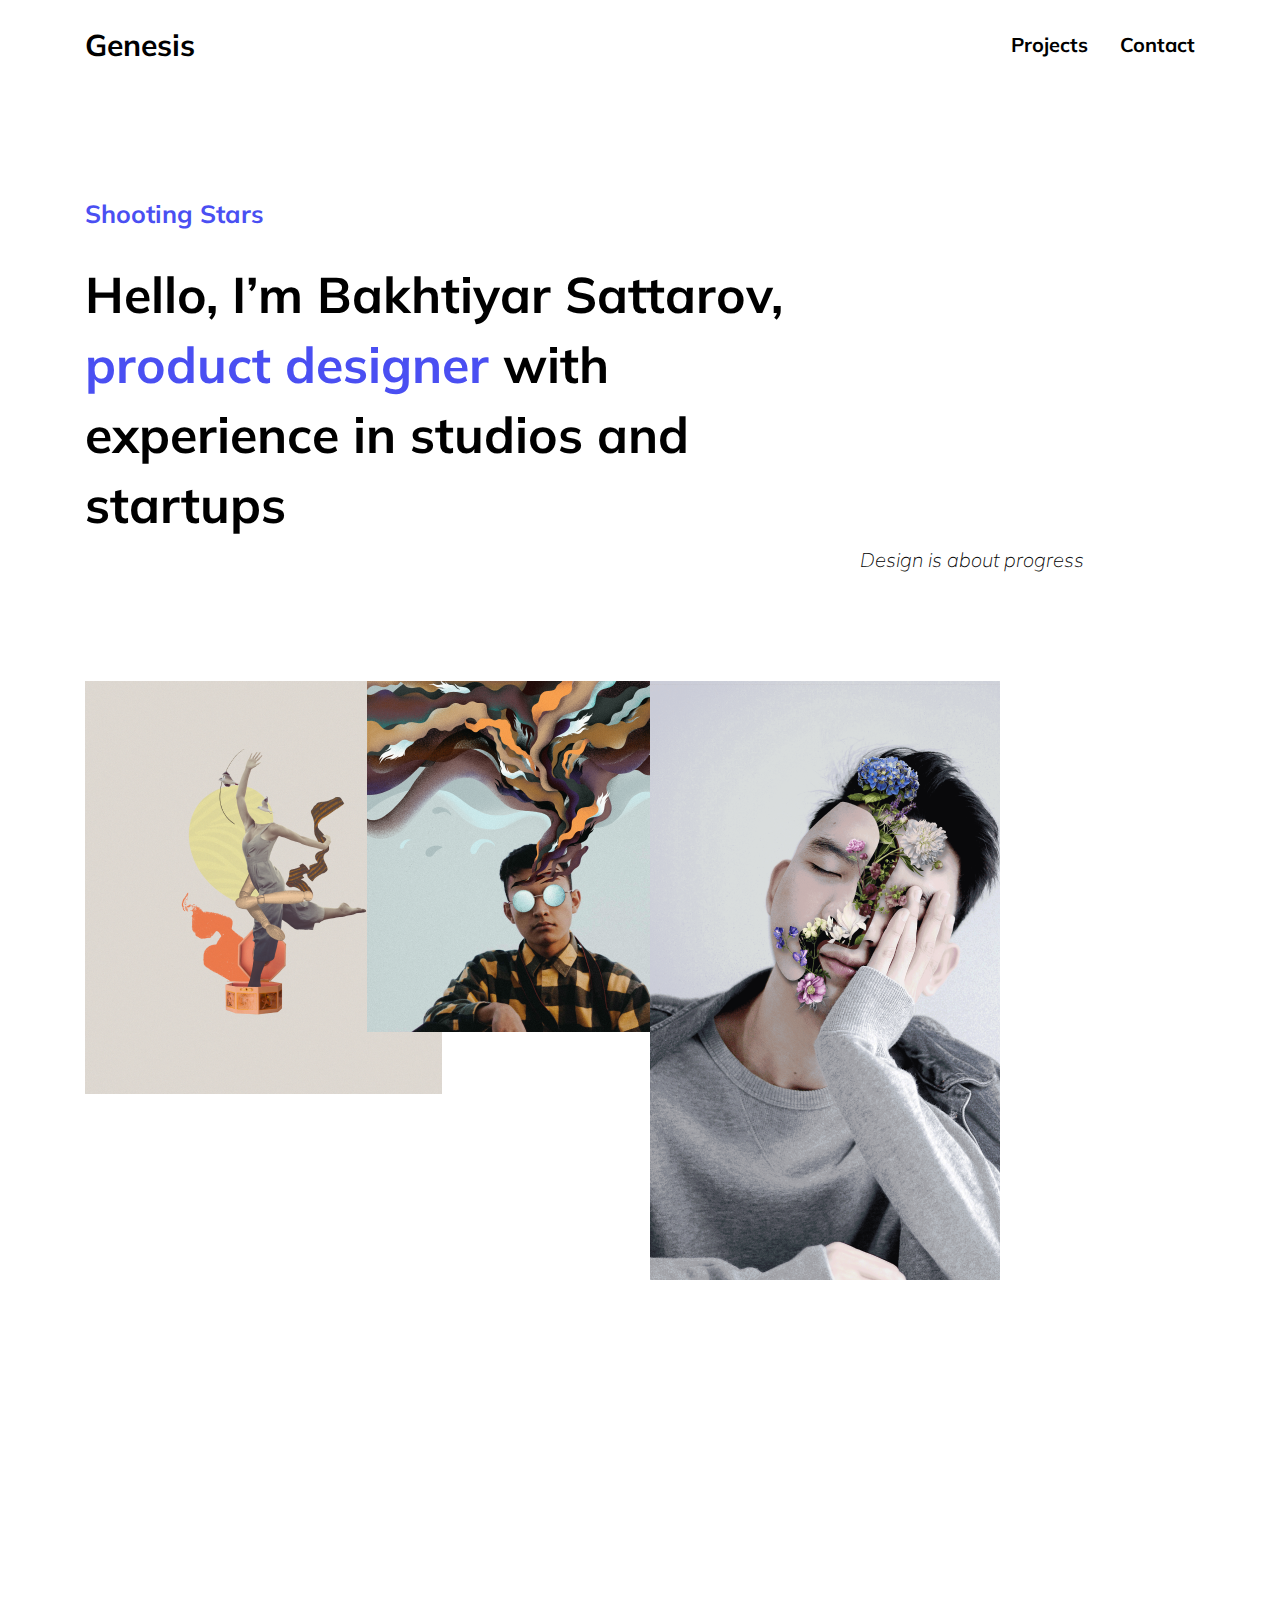
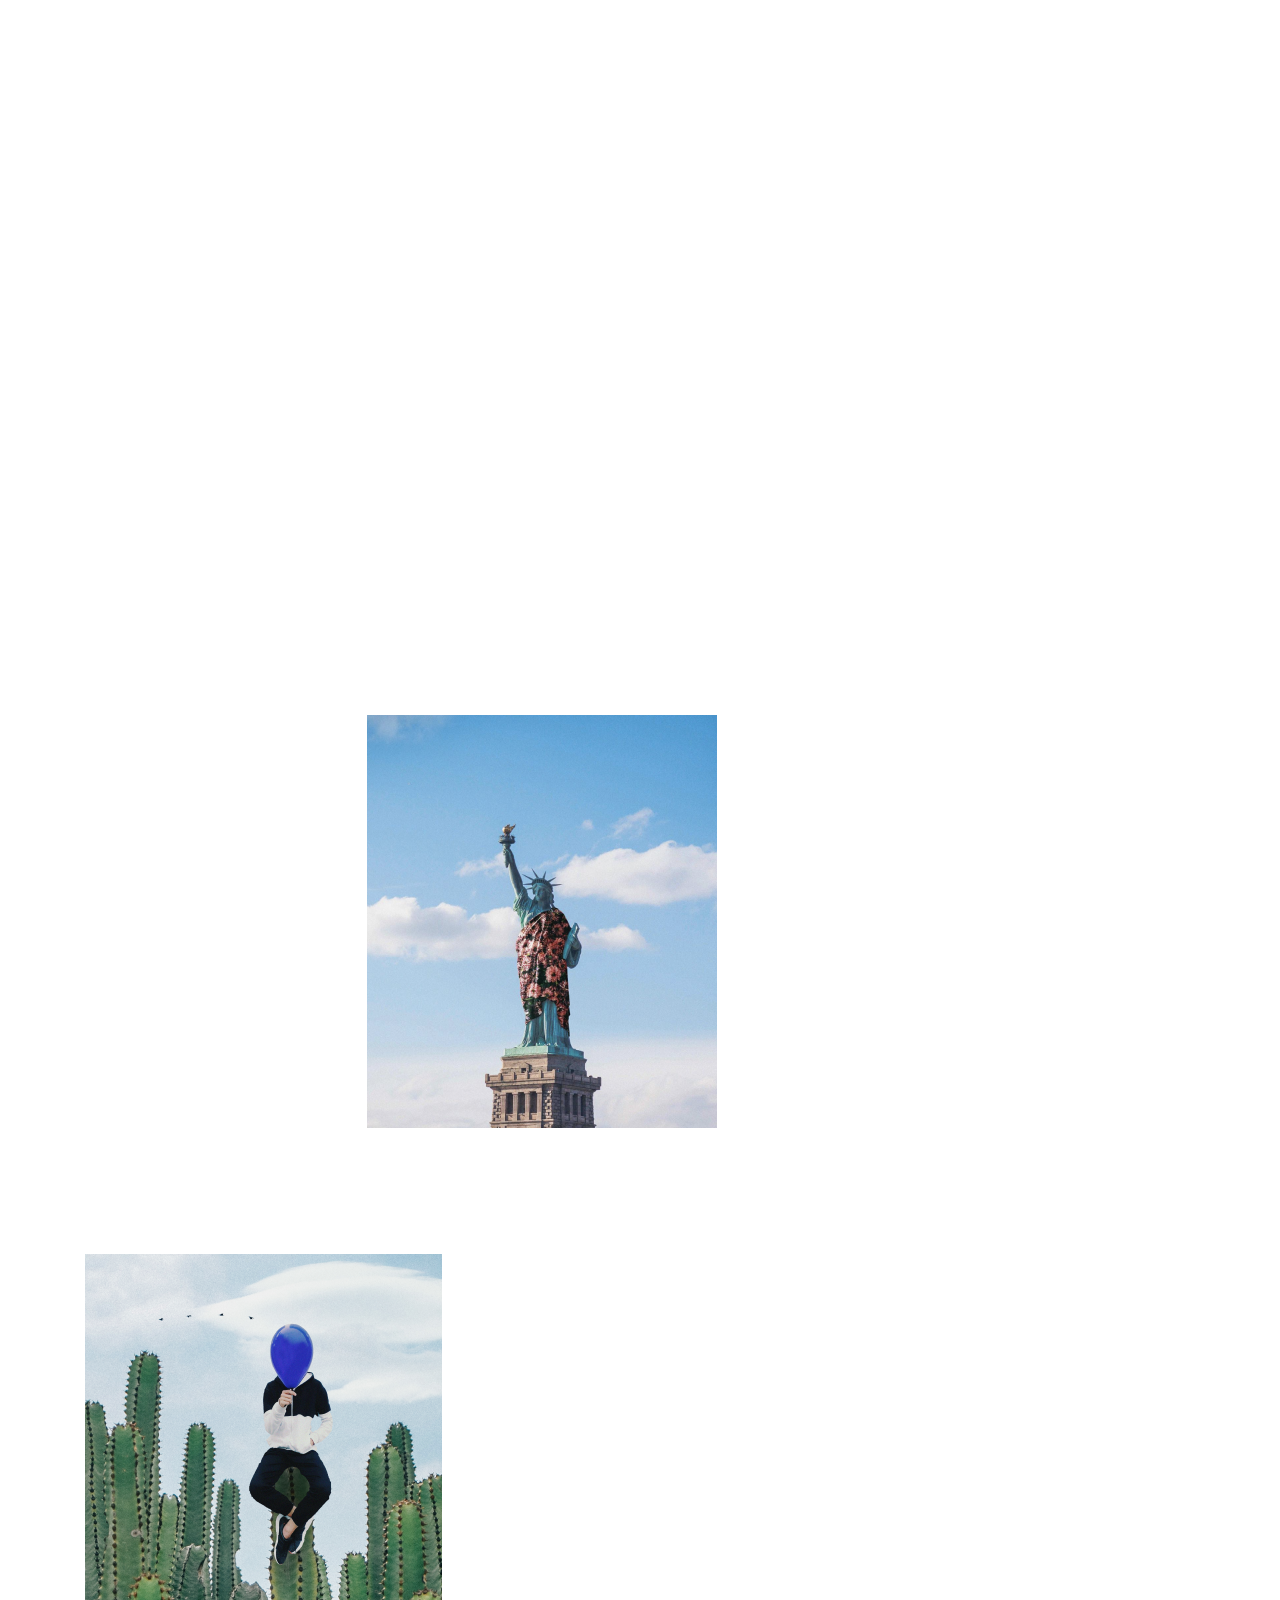
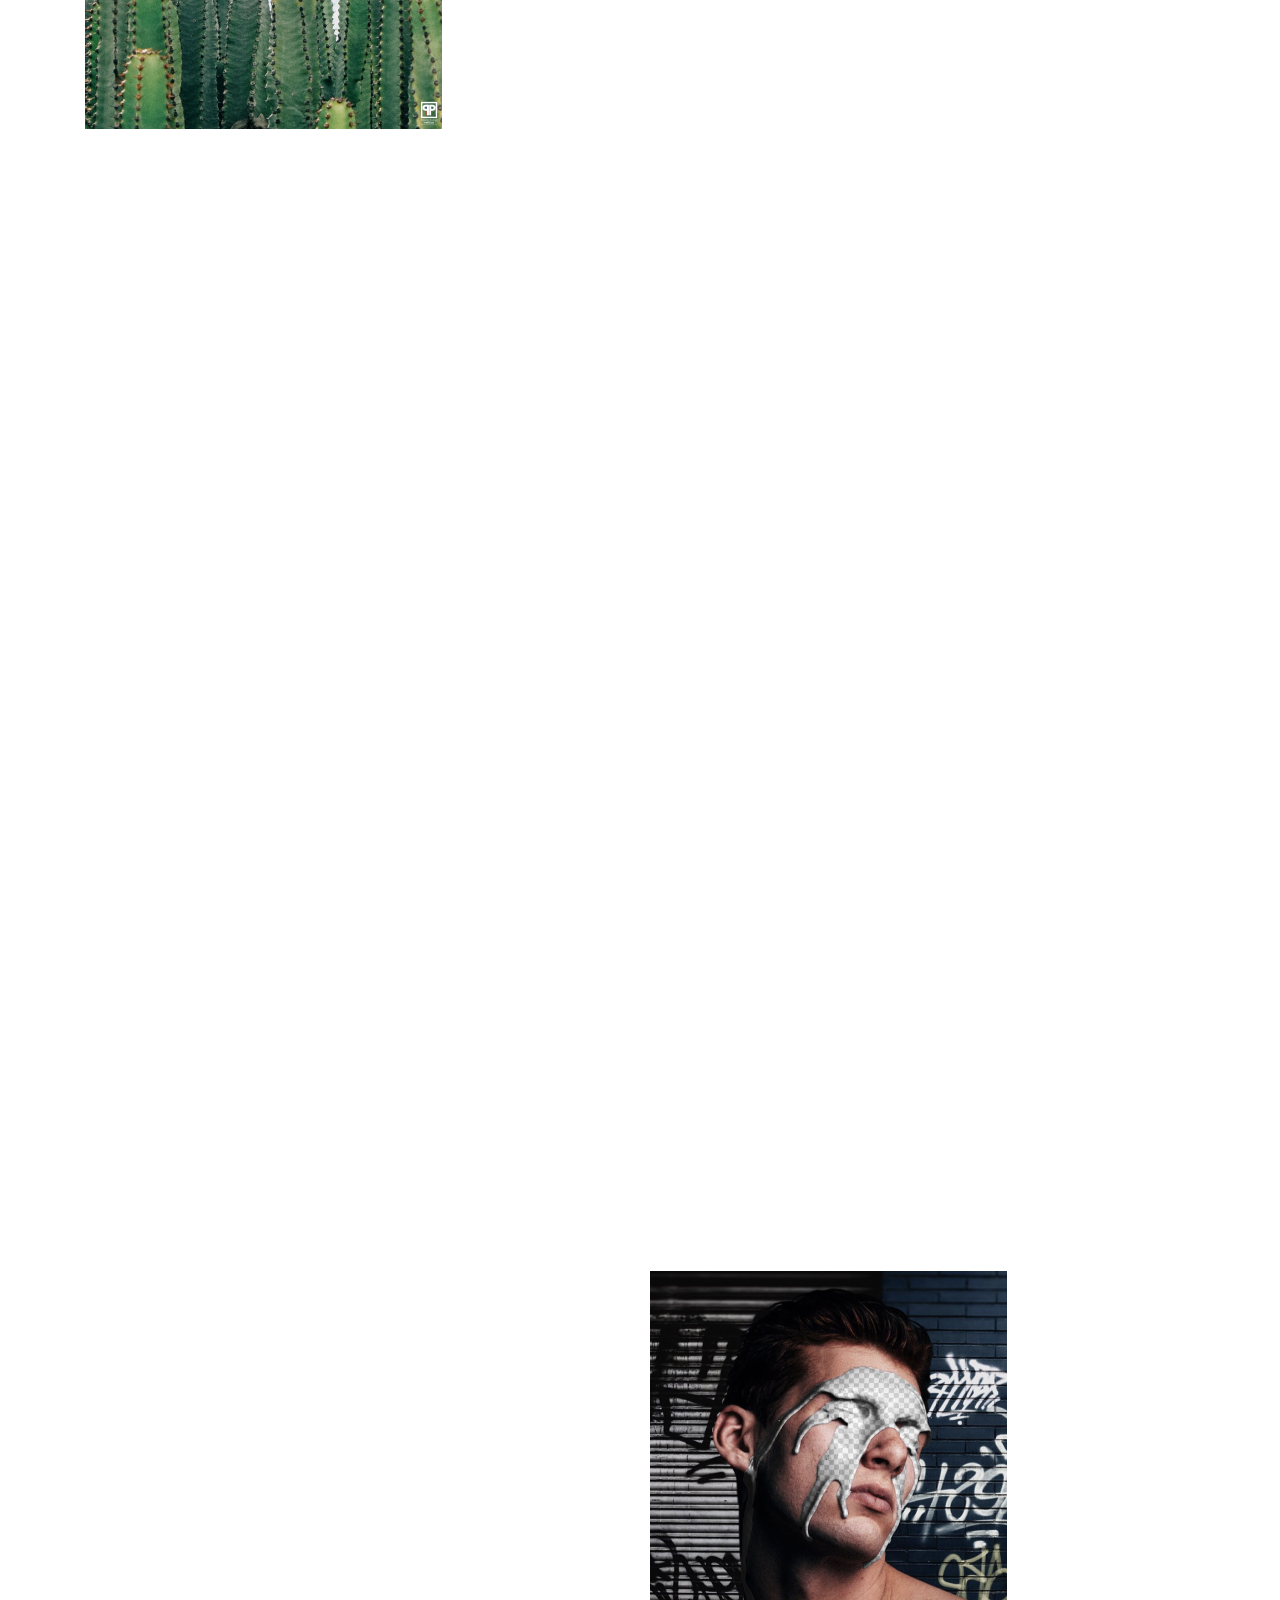
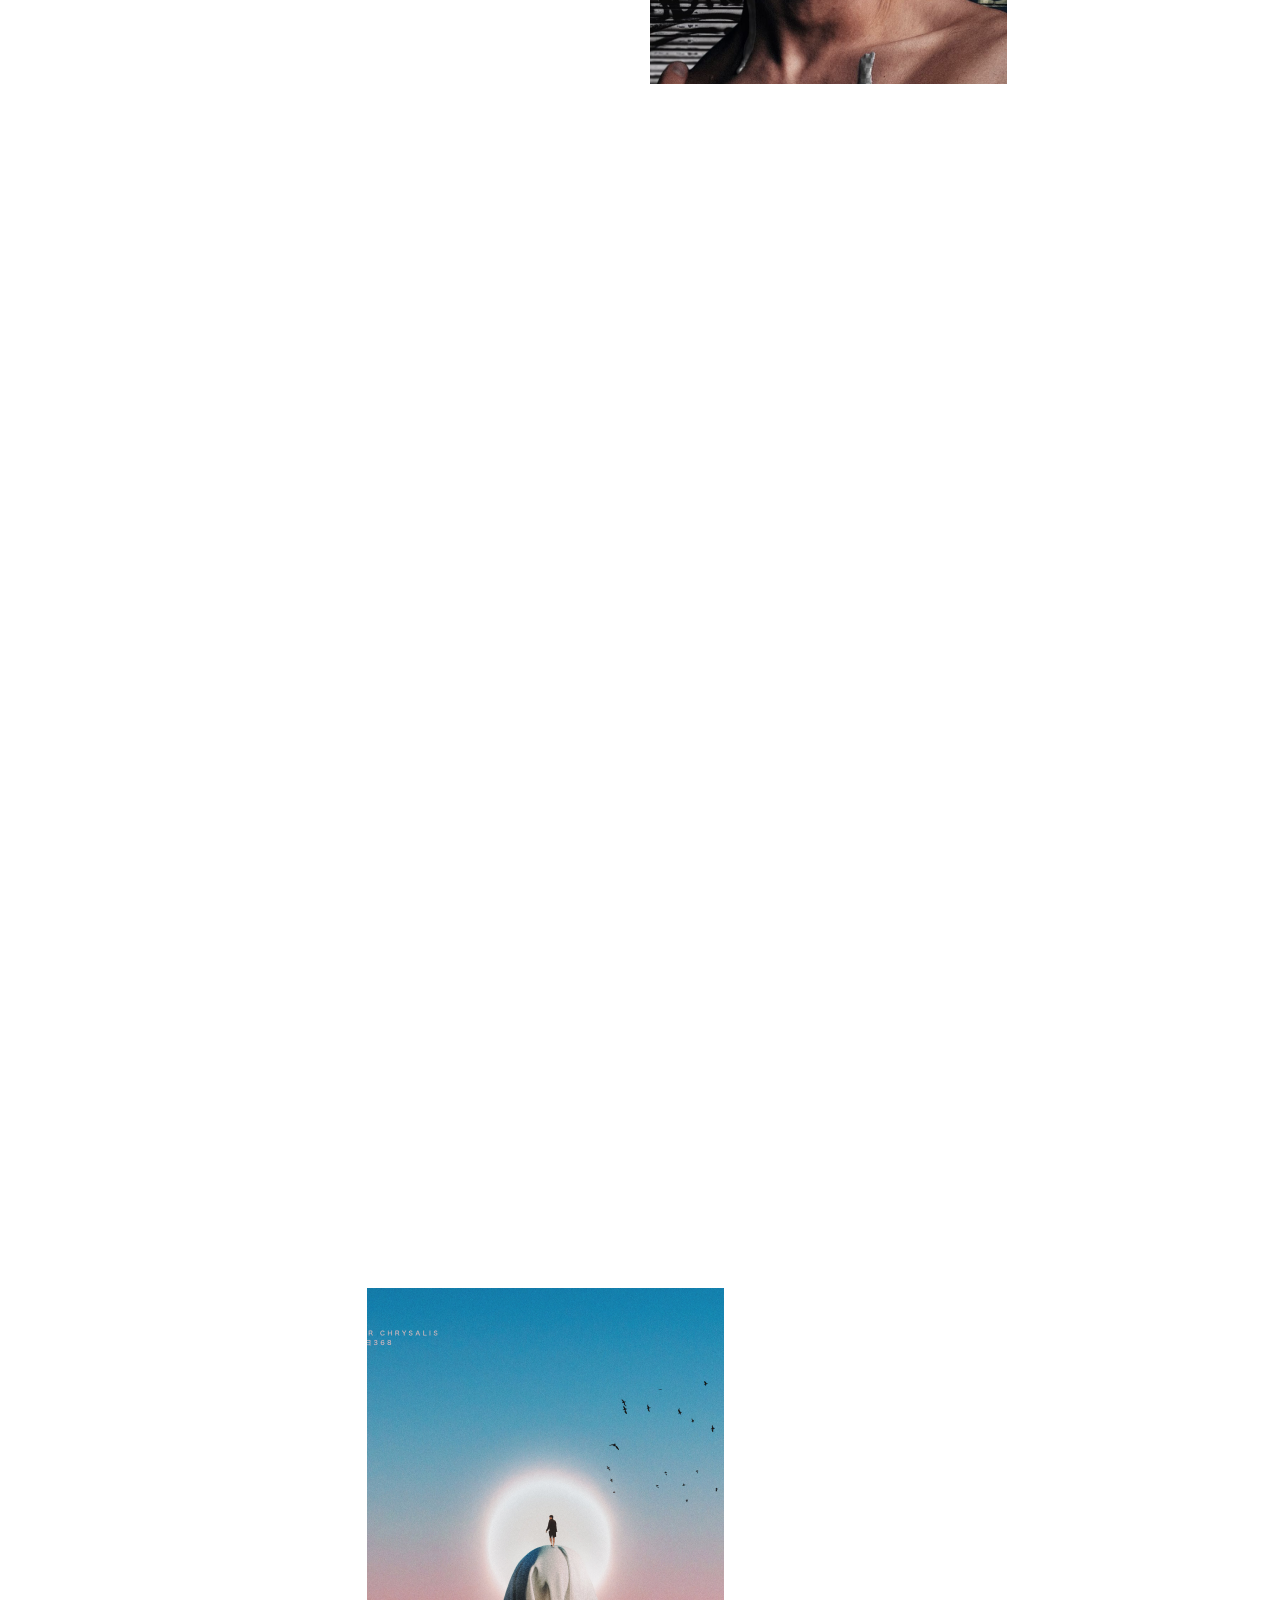
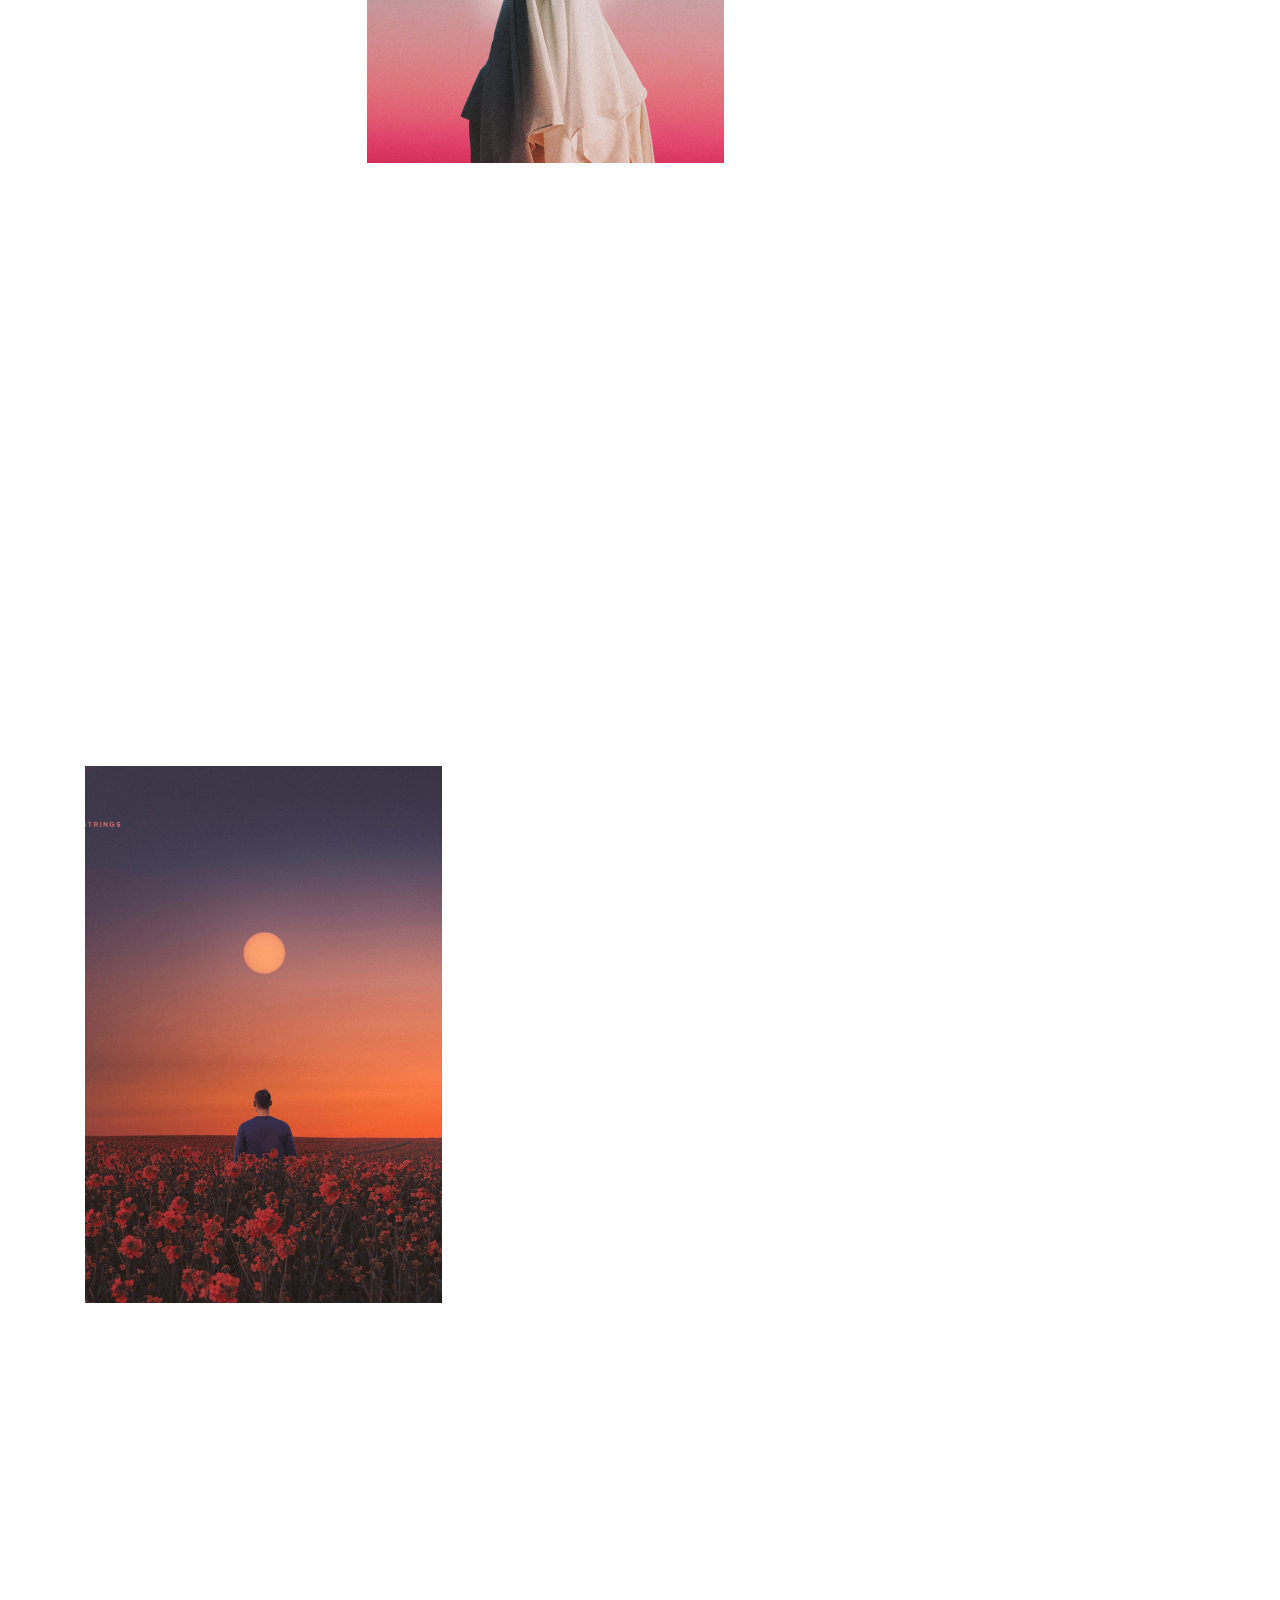
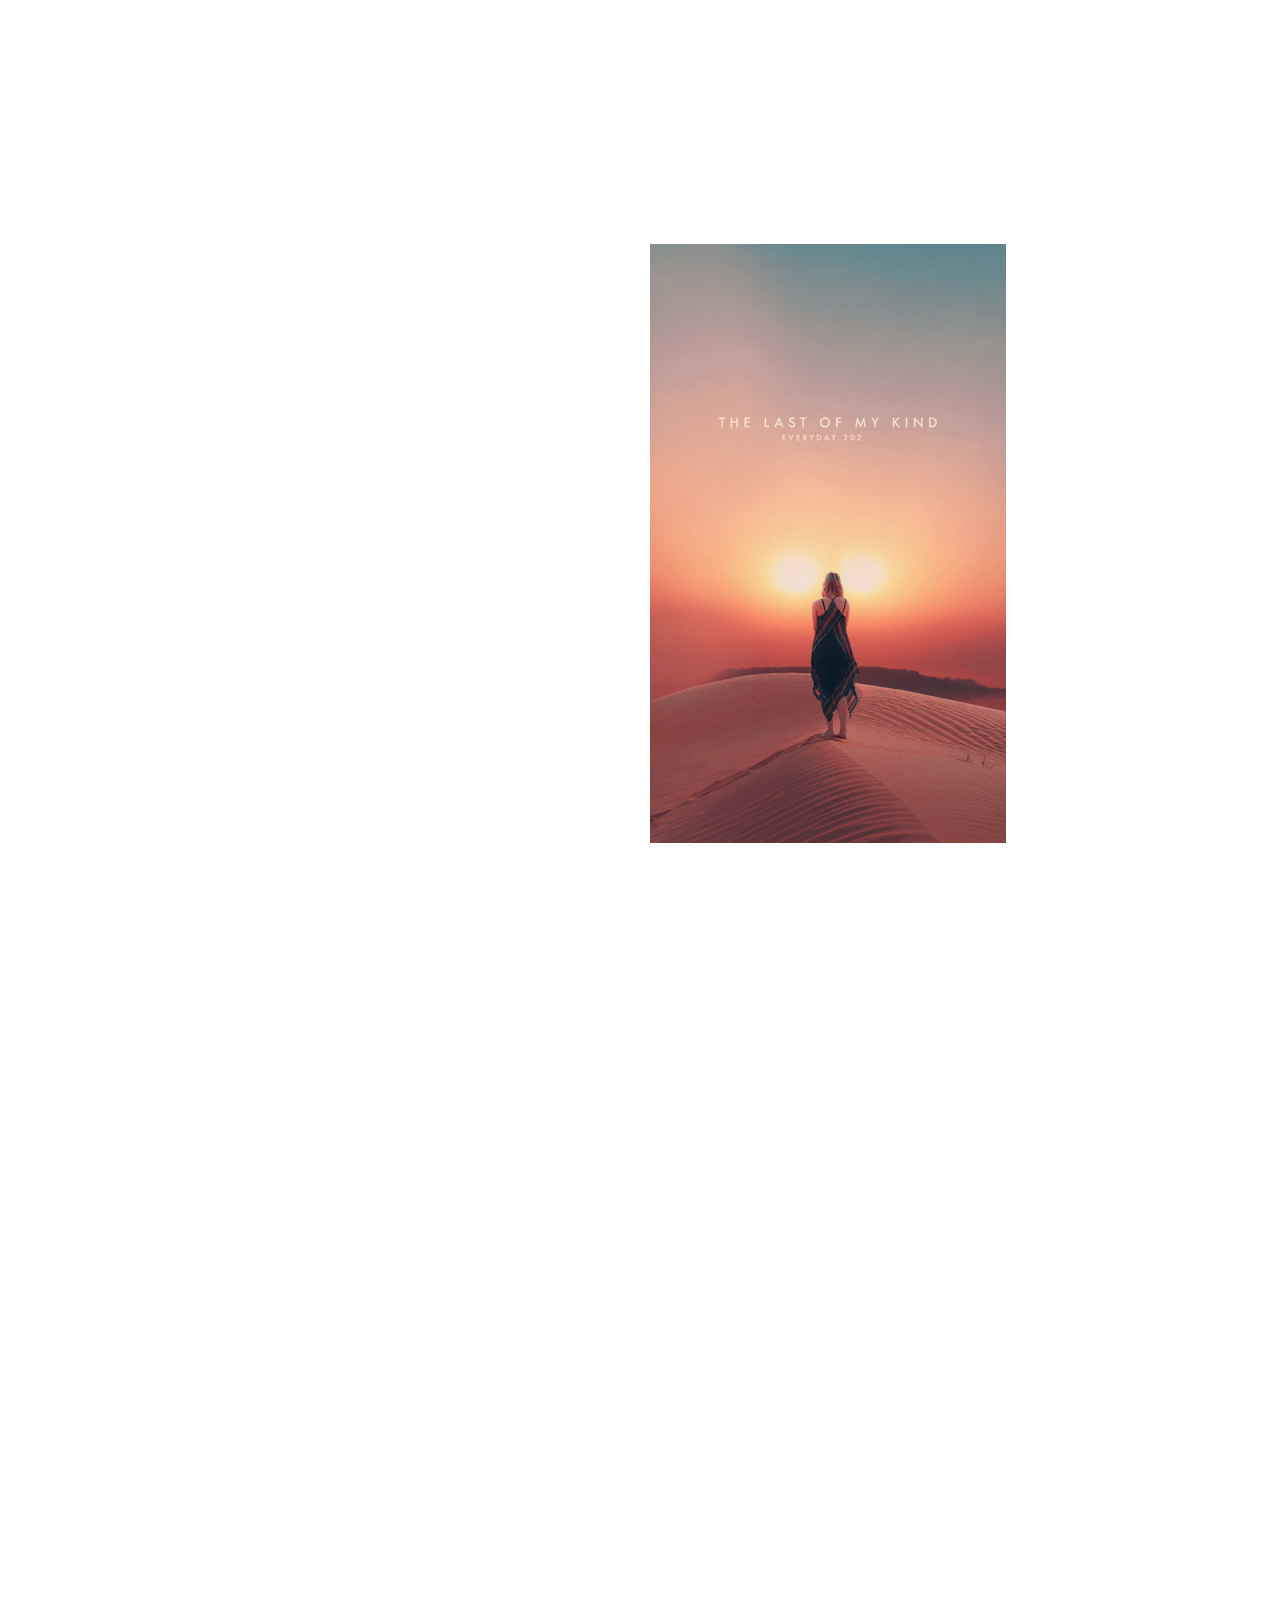
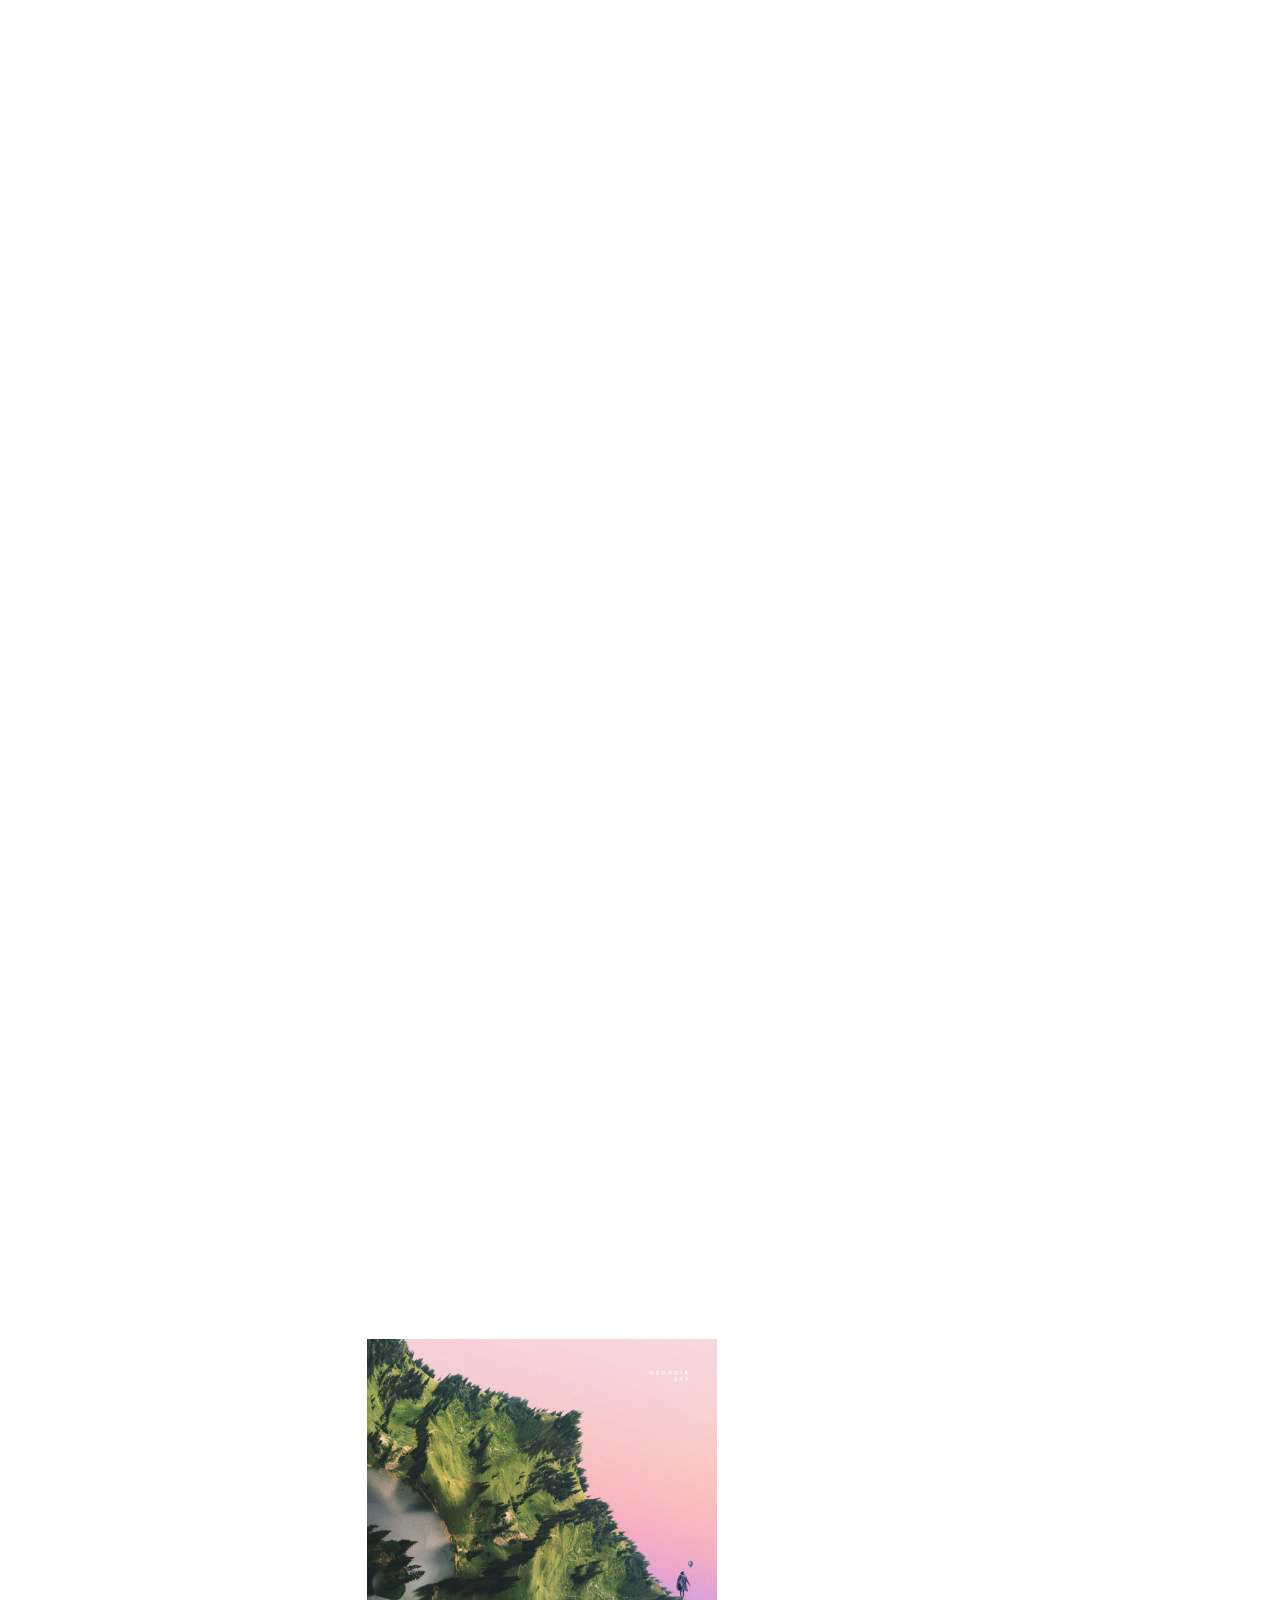
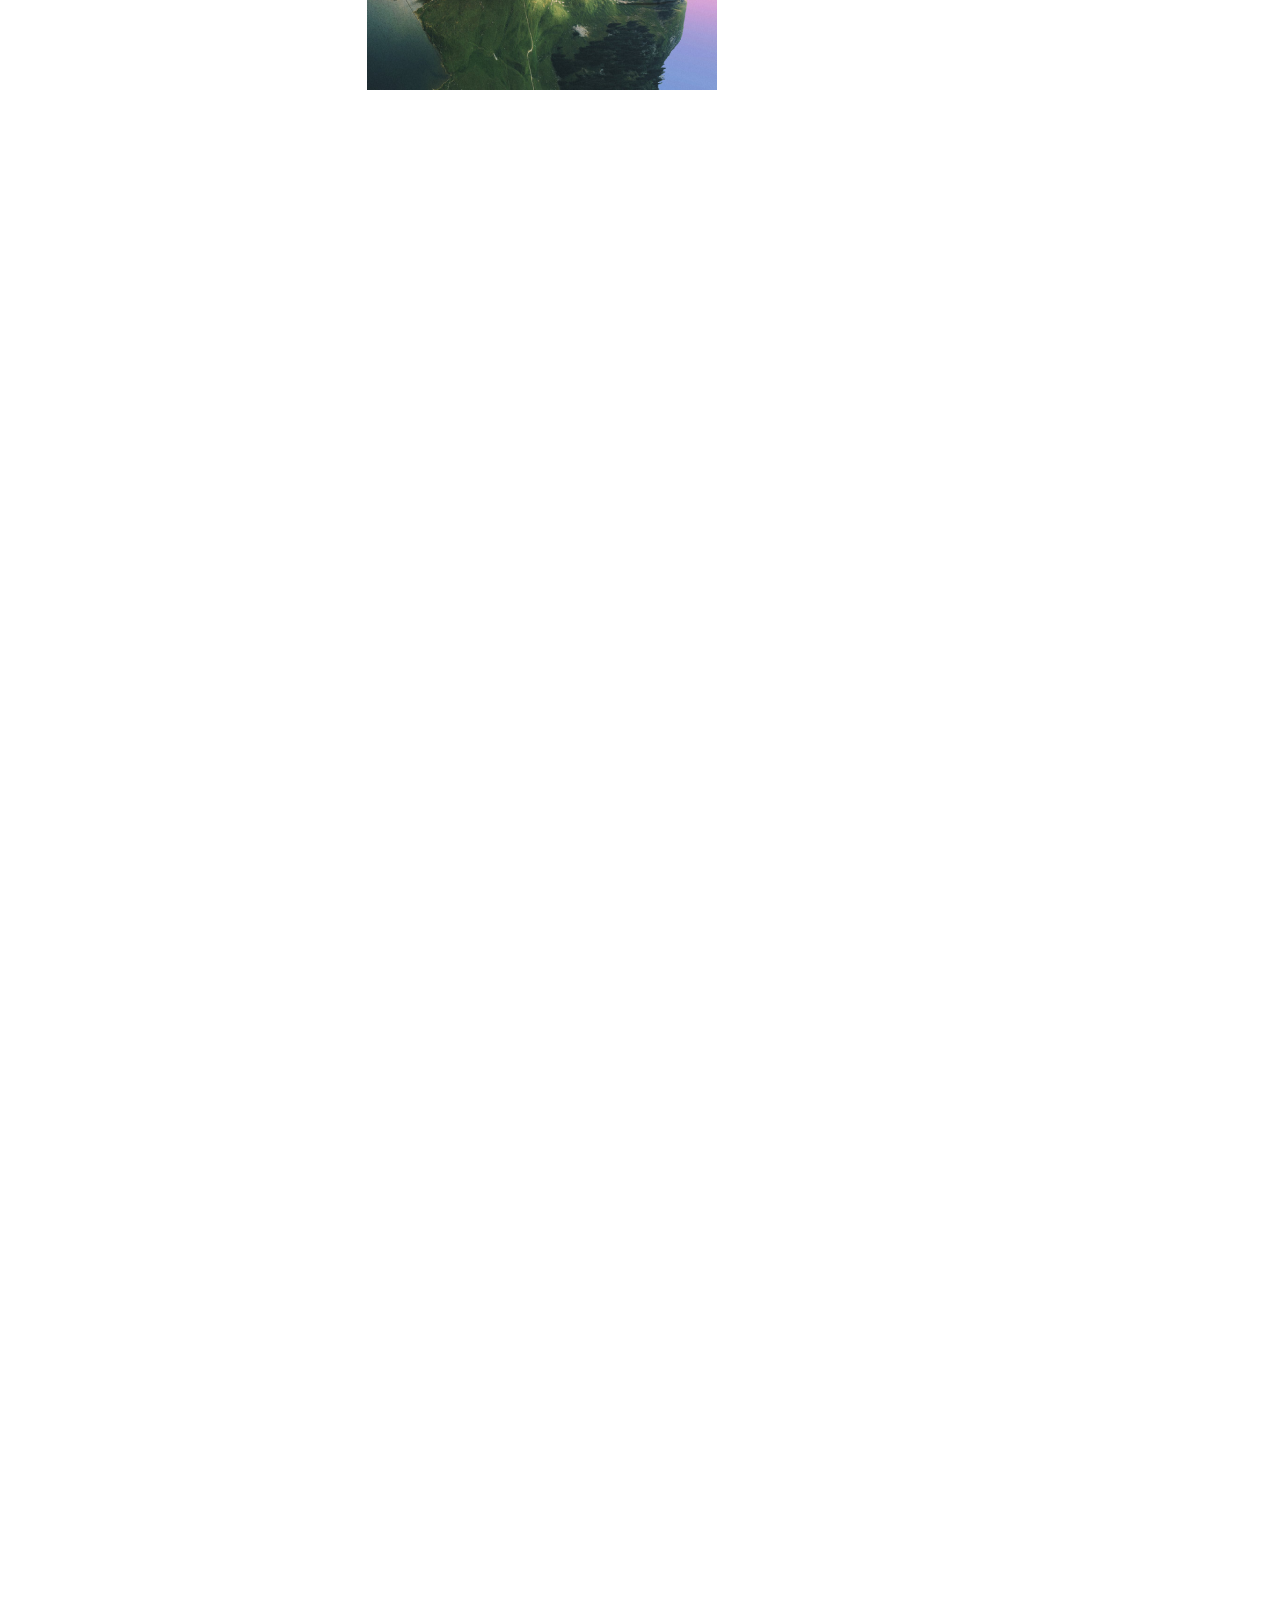
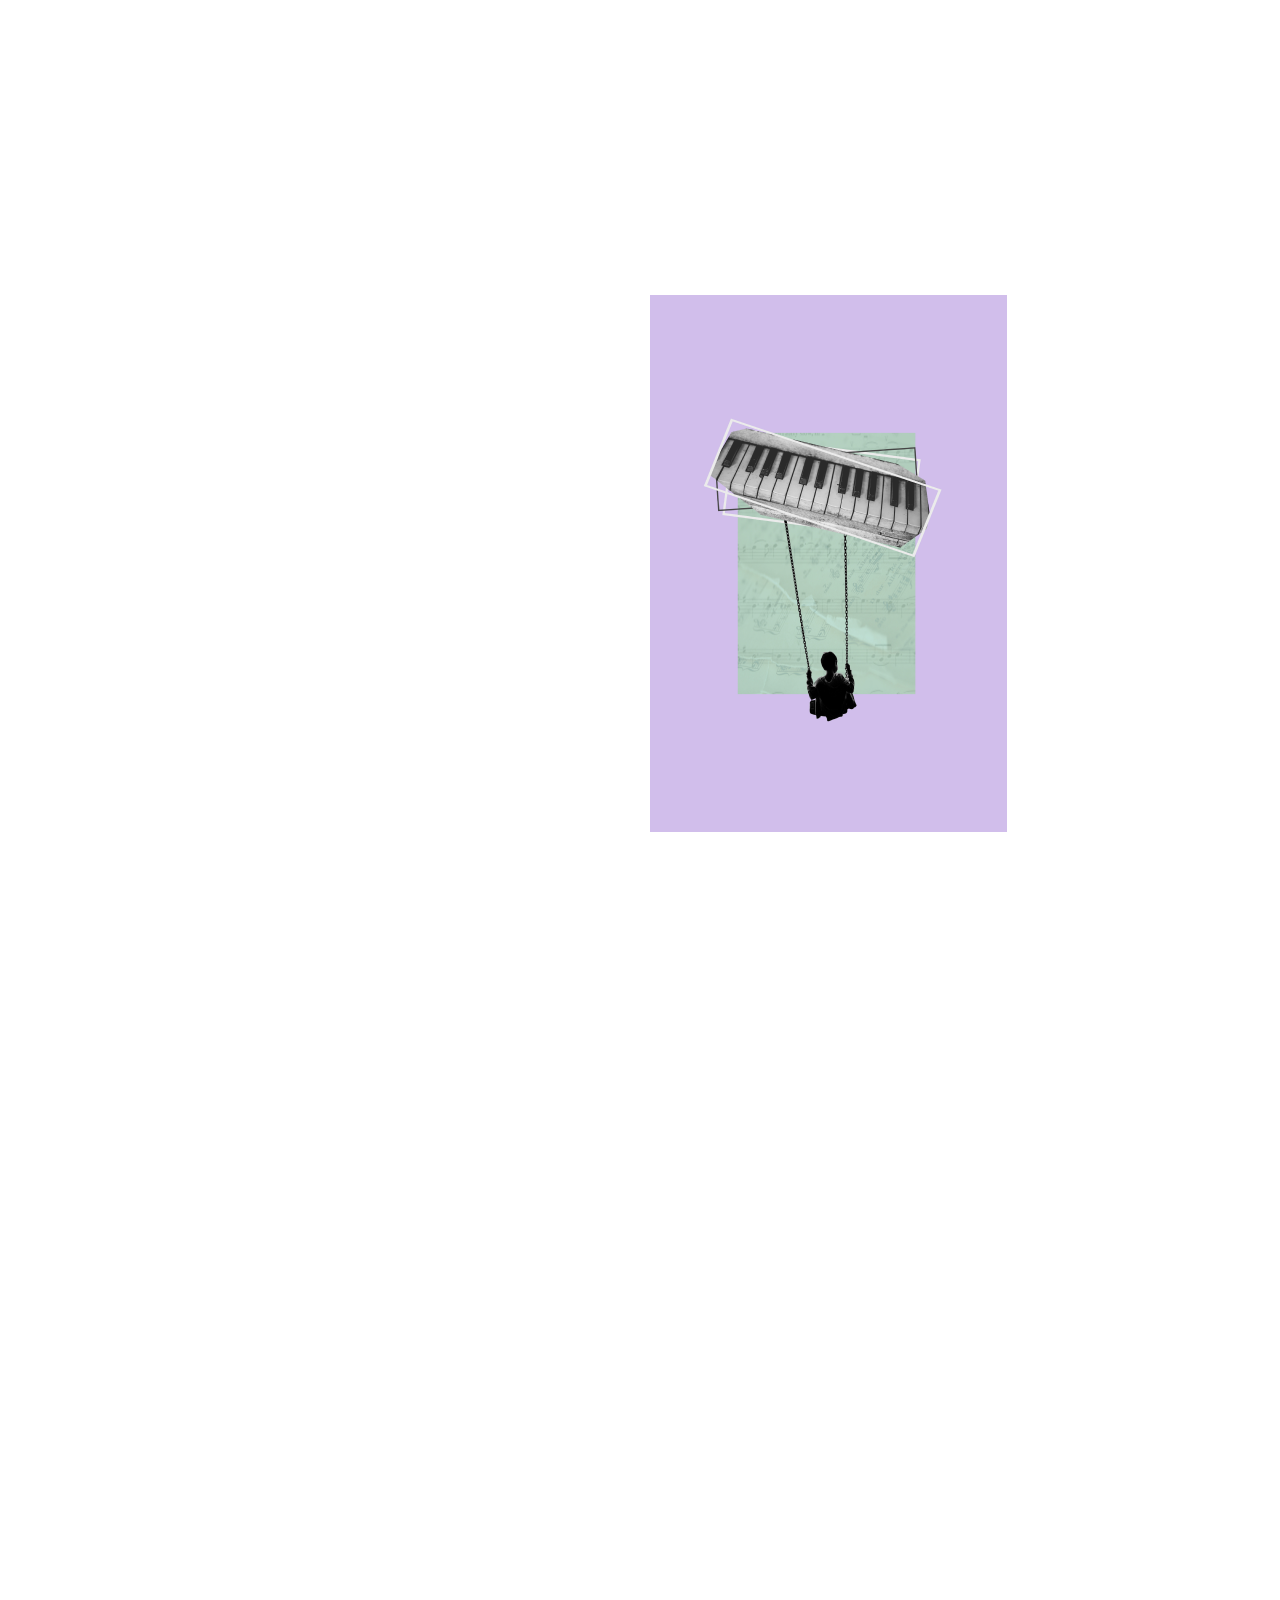
==== commit 485eaa66: "Update css code." ====
--- a/index.html
+++ b/index.html
@@ -21,8 +21,8 @@
         </h2>
         <nav class="nav">
             <ul class="nav__list">
-                <li class="nav__li"><a class="nav__link" href="#">Projects</a></li>
-                <li class="nav__li"><a class="nav__link" href="#">Contact</a></li>
+                <li class="nav__li"><a class="nav__link" href="projects/projects.html">Projects</a></li>
+                <li class="nav__li"><a class="nav__link" href="contact/contact.html">Contact</a></li>
             </ul>
         </nav>
     </header>
@@ -39,40 +39,40 @@
 
         <div class="card">
             <div class="grid__container1">
-                <div class="grid_element1">
+                <div class="grid__element1">
                     <img src="images/grid_container1/Rectangle.png" alt="artwork pic">
                 </div>
-                <div class="grid_selement2">
+                <div class="grid__element2">
                     <img src="images/grid_container1/Rectangle (1).png" alt="A pic of a guy">
                 </div>
-                <div class="grid_element3">
+                <div class="grid__element3">
                     <img src="images/grid_container1/Rectangle (2).png" alt="A pic of a guy/flowers">
                 </div>
-                <div class="grid_element4">
+                <div class="grid__element4">
                     <img src="images/grid_container1/Rectangle (3).png" alt="A pic of a guy/flowers">
                 </div>
-                <div class="grid_element5">
+                <div class="grid__element5">
                     <img src="images/grid_container1/Rectangle (4).png" alt="Statue of liberty">
                 </div>
-                <div class="grid_element6">
+                <div class="grid__element6">
                     <img src="images/grid_container1/Rectangle (5).png" alt="Crying guy">
                 </div>
-                <div class="grid_element7">
+                <div class="grid__element7">
                     <img src="images/grid_container1/Rectangle (6).png" alt="A girl on the sky">
                 </div>
-                <div class="grid_element8">
+                <div class="grid__element8">
                     <img src="images/grid_container1/Rectangle (7).png" alt="Sunhead guy">
                 </div>
-                <div class="grid_element">
+                <div class="grid__element">
                     <img src="images/grid_container1/Rectangle (8).png" alt="A guy with keyboard">
                 </div>
-                <div class="grid_element9">
+                <div class="grid__element9">
                     <img src="images/grid_container1/Rectangle (9).png" alt="A woman in desert">
                 </div>
-                <div class="grid_element10">
+                <div class="grid__element10">
                     <img src="images/grid_container1/Rectangle (10).png" alt="A guy with mass flowers">
                 </div>
-                <div class="grid_element11">
+                <div class="grid__element11">
                     <img src="images/grid_container1/Rectangle (11).png" alt="Green mountain">
                 </div>
             </div>
@@ -146,8 +146,8 @@
             <h4 class="logo">Genesis</h4>
             <nav class="nav2">
                 <ul class="nav2__list2">
-                    <li class="nav2__li2"><a class="nav2__link2" href="#">Projects</a></li>
-                    <li class="nav2__li2"><a class="nav2__link2" href="#">Contact</a></li>
+                    <li class="nav2__li2"><a class="nav2__link2" href="projects/projects.html">Projects</a></li>
+                    <li class="nav2__li2"><a class="nav2__link2" href="contact/contact.html">Contact</a></li>
                 </ul>
             </nav>
             <div class="social">
--- a/styles/index.css
+++ b/styles/index.css
@@ -12,13 +12,14 @@
 .grid__container1 {
   display: -ms-grid;
   display: grid;
-  -ms-grid-columns: 1fr 0 1fr 0 1fr;
-  grid-template-columns: repeat(3, 1fr);
-  -ms-grid-rows: 5, -webkit-max-content;
-  -ms-grid-rows: 5, max-content;
-  grid-template-rows: 5, -webkit-max-content;
-  grid-template-rows: 5, max-content;
-  grid-gap: 0;
+  -ms-grid-columns: (1fr)[9];
+  grid-template-columns: repeat(9, 1fr);
+  -ms-grid-rows: (1fr)[32];
+  grid-template-rows: repeat(32, 1fr);
+  width: 100%;
+  max-width: 1110px;
+  min-height: 1960px;
+  height: 100%;
 }
 
 .grid__container1 > *:nth-child(1) {
@@ -28,46 +29,1545 @@
 
 .grid__container1 > *:nth-child(2) {
   -ms-grid-row: 1;
-  -ms-grid-column: 3;
+  -ms-grid-column: 2;
 }
 
 .grid__container1 > *:nth-child(3) {
   -ms-grid-row: 1;
-  -ms-grid-column: 5;
+  -ms-grid-column: 3;
 }
 
 .grid__container1 > *:nth-child(4) {
+  -ms-grid-row: 1;
+  -ms-grid-column: 4;
+}
+
+.grid__container1 > *:nth-child(5) {
+  -ms-grid-row: 1;
+  -ms-grid-column: 5;
+}
+
+.grid__container1 > *:nth-child(6) {
+  -ms-grid-row: 1;
+  -ms-grid-column: 6;
+}
+
+.grid__container1 > *:nth-child(7) {
+  -ms-grid-row: 1;
+  -ms-grid-column: 7;
+}
+
+.grid__container1 > *:nth-child(8) {
+  -ms-grid-row: 1;
+  -ms-grid-column: 8;
+}
+
+.grid__container1 > *:nth-child(9) {
+  -ms-grid-row: 1;
+  -ms-grid-column: 9;
+}
+
+.grid__container1 > *:nth-child(10) {
+  -ms-grid-row: 2;
+  -ms-grid-column: 1;
+}
+
+.grid__container1 > *:nth-child(11) {
+  -ms-grid-row: 2;
+  -ms-grid-column: 2;
+}
+
+.grid__container1 > *:nth-child(12) {
+  -ms-grid-row: 2;
+  -ms-grid-column: 3;
+}
+
+.grid__container1 > *:nth-child(13) {
+  -ms-grid-row: 2;
+  -ms-grid-column: 4;
+}
+
+.grid__container1 > *:nth-child(14) {
+  -ms-grid-row: 2;
+  -ms-grid-column: 5;
+}
+
+.grid__container1 > *:nth-child(15) {
+  -ms-grid-row: 2;
+  -ms-grid-column: 6;
+}
+
+.grid__container1 > *:nth-child(16) {
+  -ms-grid-row: 2;
+  -ms-grid-column: 7;
+}
+
+.grid__container1 > *:nth-child(17) {
+  -ms-grid-row: 2;
+  -ms-grid-column: 8;
+}
+
+.grid__container1 > *:nth-child(18) {
+  -ms-grid-row: 2;
+  -ms-grid-column: 9;
+}
+
+.grid__container1 > *:nth-child(19) {
   -ms-grid-row: 3;
   -ms-grid-column: 1;
 }
 
-.grid__container1 > *:nth-child(5) {
+.grid__container1 > *:nth-child(20) {
   -ms-grid-row: 3;
-  -ms-grid-column: 3;
-}
-
-.grid__container1 > *:nth-child(6) {
+  -ms-grid-column: 2;
+}
+
+.grid__container1 > *:nth-child(21) {
   -ms-grid-row: 3;
-  -ms-grid-column: 5;
-}
-
-.grid__container1 > *:nth-child(7) {
+  -ms-grid-column: 3;
+}
+
+.grid__container1 > *:nth-child(22) {
+  -ms-grid-row: 3;
+  -ms-grid-column: 4;
+}
+
+.grid__container1 > *:nth-child(23) {
+  -ms-grid-row: 3;
+  -ms-grid-column: 5;
+}
+
+.grid__container1 > *:nth-child(24) {
+  -ms-grid-row: 3;
+  -ms-grid-column: 6;
+}
+
+.grid__container1 > *:nth-child(25) {
+  -ms-grid-row: 3;
+  -ms-grid-column: 7;
+}
+
+.grid__container1 > *:nth-child(26) {
+  -ms-grid-row: 3;
+  -ms-grid-column: 8;
+}
+
+.grid__container1 > *:nth-child(27) {
+  -ms-grid-row: 3;
+  -ms-grid-column: 9;
+}
+
+.grid__container1 > *:nth-child(28) {
+  -ms-grid-row: 4;
+  -ms-grid-column: 1;
+}
+
+.grid__container1 > *:nth-child(29) {
+  -ms-grid-row: 4;
+  -ms-grid-column: 2;
+}
+
+.grid__container1 > *:nth-child(30) {
+  -ms-grid-row: 4;
+  -ms-grid-column: 3;
+}
+
+.grid__container1 > *:nth-child(31) {
+  -ms-grid-row: 4;
+  -ms-grid-column: 4;
+}
+
+.grid__container1 > *:nth-child(32) {
+  -ms-grid-row: 4;
+  -ms-grid-column: 5;
+}
+
+.grid__container1 > *:nth-child(33) {
+  -ms-grid-row: 4;
+  -ms-grid-column: 6;
+}
+
+.grid__container1 > *:nth-child(34) {
+  -ms-grid-row: 4;
+  -ms-grid-column: 7;
+}
+
+.grid__container1 > *:nth-child(35) {
+  -ms-grid-row: 4;
+  -ms-grid-column: 8;
+}
+
+.grid__container1 > *:nth-child(36) {
+  -ms-grid-row: 4;
+  -ms-grid-column: 9;
+}
+
+.grid__container1 > *:nth-child(37) {
   -ms-grid-row: 5;
   -ms-grid-column: 1;
 }
 
-.grid__container1 > *:nth-child(8) {
+.grid__container1 > *:nth-child(38) {
   -ms-grid-row: 5;
-  -ms-grid-column: 3;
-}
-
-.grid__container1 > *:nth-child(9) {
+  -ms-grid-column: 2;
+}
+
+.grid__container1 > *:nth-child(39) {
   -ms-grid-row: 5;
-  -ms-grid-column: 5;
-}
-
-.grid__container1 img {
-  grid-gap: 0;
+  -ms-grid-column: 3;
+}
+
+.grid__container1 > *:nth-child(40) {
+  -ms-grid-row: 5;
+  -ms-grid-column: 4;
+}
+
+.grid__container1 > *:nth-child(41) {
+  -ms-grid-row: 5;
+  -ms-grid-column: 5;
+}
+
+.grid__container1 > *:nth-child(42) {
+  -ms-grid-row: 5;
+  -ms-grid-column: 6;
+}
+
+.grid__container1 > *:nth-child(43) {
+  -ms-grid-row: 5;
+  -ms-grid-column: 7;
+}
+
+.grid__container1 > *:nth-child(44) {
+  -ms-grid-row: 5;
+  -ms-grid-column: 8;
+}
+
+.grid__container1 > *:nth-child(45) {
+  -ms-grid-row: 5;
+  -ms-grid-column: 9;
+}
+
+.grid__container1 > *:nth-child(46) {
+  -ms-grid-row: 6;
+  -ms-grid-column: 1;
+}
+
+.grid__container1 > *:nth-child(47) {
+  -ms-grid-row: 6;
+  -ms-grid-column: 2;
+}
+
+.grid__container1 > *:nth-child(48) {
+  -ms-grid-row: 6;
+  -ms-grid-column: 3;
+}
+
+.grid__container1 > *:nth-child(49) {
+  -ms-grid-row: 6;
+  -ms-grid-column: 4;
+}
+
+.grid__container1 > *:nth-child(50) {
+  -ms-grid-row: 6;
+  -ms-grid-column: 5;
+}
+
+.grid__container1 > *:nth-child(51) {
+  -ms-grid-row: 6;
+  -ms-grid-column: 6;
+}
+
+.grid__container1 > *:nth-child(52) {
+  -ms-grid-row: 6;
+  -ms-grid-column: 7;
+}
+
+.grid__container1 > *:nth-child(53) {
+  -ms-grid-row: 6;
+  -ms-grid-column: 8;
+}
+
+.grid__container1 > *:nth-child(54) {
+  -ms-grid-row: 6;
+  -ms-grid-column: 9;
+}
+
+.grid__container1 > *:nth-child(55) {
+  -ms-grid-row: 7;
+  -ms-grid-column: 1;
+}
+
+.grid__container1 > *:nth-child(56) {
+  -ms-grid-row: 7;
+  -ms-grid-column: 2;
+}
+
+.grid__container1 > *:nth-child(57) {
+  -ms-grid-row: 7;
+  -ms-grid-column: 3;
+}
+
+.grid__container1 > *:nth-child(58) {
+  -ms-grid-row: 7;
+  -ms-grid-column: 4;
+}
+
+.grid__container1 > *:nth-child(59) {
+  -ms-grid-row: 7;
+  -ms-grid-column: 5;
+}
+
+.grid__container1 > *:nth-child(60) {
+  -ms-grid-row: 7;
+  -ms-grid-column: 6;
+}
+
+.grid__container1 > *:nth-child(61) {
+  -ms-grid-row: 7;
+  -ms-grid-column: 7;
+}
+
+.grid__container1 > *:nth-child(62) {
+  -ms-grid-row: 7;
+  -ms-grid-column: 8;
+}
+
+.grid__container1 > *:nth-child(63) {
+  -ms-grid-row: 7;
+  -ms-grid-column: 9;
+}
+
+.grid__container1 > *:nth-child(64) {
+  -ms-grid-row: 8;
+  -ms-grid-column: 1;
+}
+
+.grid__container1 > *:nth-child(65) {
+  -ms-grid-row: 8;
+  -ms-grid-column: 2;
+}
+
+.grid__container1 > *:nth-child(66) {
+  -ms-grid-row: 8;
+  -ms-grid-column: 3;
+}
+
+.grid__container1 > *:nth-child(67) {
+  -ms-grid-row: 8;
+  -ms-grid-column: 4;
+}
+
+.grid__container1 > *:nth-child(68) {
+  -ms-grid-row: 8;
+  -ms-grid-column: 5;
+}
+
+.grid__container1 > *:nth-child(69) {
+  -ms-grid-row: 8;
+  -ms-grid-column: 6;
+}
+
+.grid__container1 > *:nth-child(70) {
+  -ms-grid-row: 8;
+  -ms-grid-column: 7;
+}
+
+.grid__container1 > *:nth-child(71) {
+  -ms-grid-row: 8;
+  -ms-grid-column: 8;
+}
+
+.grid__container1 > *:nth-child(72) {
+  -ms-grid-row: 8;
+  -ms-grid-column: 9;
+}
+
+.grid__container1 > *:nth-child(73) {
+  -ms-grid-row: 9;
+  -ms-grid-column: 1;
+}
+
+.grid__container1 > *:nth-child(74) {
+  -ms-grid-row: 9;
+  -ms-grid-column: 2;
+}
+
+.grid__container1 > *:nth-child(75) {
+  -ms-grid-row: 9;
+  -ms-grid-column: 3;
+}
+
+.grid__container1 > *:nth-child(76) {
+  -ms-grid-row: 9;
+  -ms-grid-column: 4;
+}
+
+.grid__container1 > *:nth-child(77) {
+  -ms-grid-row: 9;
+  -ms-grid-column: 5;
+}
+
+.grid__container1 > *:nth-child(78) {
+  -ms-grid-row: 9;
+  -ms-grid-column: 6;
+}
+
+.grid__container1 > *:nth-child(79) {
+  -ms-grid-row: 9;
+  -ms-grid-column: 7;
+}
+
+.grid__container1 > *:nth-child(80) {
+  -ms-grid-row: 9;
+  -ms-grid-column: 8;
+}
+
+.grid__container1 > *:nth-child(81) {
+  -ms-grid-row: 9;
+  -ms-grid-column: 9;
+}
+
+.grid__container1 > *:nth-child(82) {
+  -ms-grid-row: 10;
+  -ms-grid-column: 1;
+}
+
+.grid__container1 > *:nth-child(83) {
+  -ms-grid-row: 10;
+  -ms-grid-column: 2;
+}
+
+.grid__container1 > *:nth-child(84) {
+  -ms-grid-row: 10;
+  -ms-grid-column: 3;
+}
+
+.grid__container1 > *:nth-child(85) {
+  -ms-grid-row: 10;
+  -ms-grid-column: 4;
+}
+
+.grid__container1 > *:nth-child(86) {
+  -ms-grid-row: 10;
+  -ms-grid-column: 5;
+}
+
+.grid__container1 > *:nth-child(87) {
+  -ms-grid-row: 10;
+  -ms-grid-column: 6;
+}
+
+.grid__container1 > *:nth-child(88) {
+  -ms-grid-row: 10;
+  -ms-grid-column: 7;
+}
+
+.grid__container1 > *:nth-child(89) {
+  -ms-grid-row: 10;
+  -ms-grid-column: 8;
+}
+
+.grid__container1 > *:nth-child(90) {
+  -ms-grid-row: 10;
+  -ms-grid-column: 9;
+}
+
+.grid__container1 > *:nth-child(91) {
+  -ms-grid-row: 11;
+  -ms-grid-column: 1;
+}
+
+.grid__container1 > *:nth-child(92) {
+  -ms-grid-row: 11;
+  -ms-grid-column: 2;
+}
+
+.grid__container1 > *:nth-child(93) {
+  -ms-grid-row: 11;
+  -ms-grid-column: 3;
+}
+
+.grid__container1 > *:nth-child(94) {
+  -ms-grid-row: 11;
+  -ms-grid-column: 4;
+}
+
+.grid__container1 > *:nth-child(95) {
+  -ms-grid-row: 11;
+  -ms-grid-column: 5;
+}
+
+.grid__container1 > *:nth-child(96) {
+  -ms-grid-row: 11;
+  -ms-grid-column: 6;
+}
+
+.grid__container1 > *:nth-child(97) {
+  -ms-grid-row: 11;
+  -ms-grid-column: 7;
+}
+
+.grid__container1 > *:nth-child(98) {
+  -ms-grid-row: 11;
+  -ms-grid-column: 8;
+}
+
+.grid__container1 > *:nth-child(99) {
+  -ms-grid-row: 11;
+  -ms-grid-column: 9;
+}
+
+.grid__container1 > *:nth-child(100) {
+  -ms-grid-row: 12;
+  -ms-grid-column: 1;
+}
+
+.grid__container1 > *:nth-child(101) {
+  -ms-grid-row: 12;
+  -ms-grid-column: 2;
+}
+
+.grid__container1 > *:nth-child(102) {
+  -ms-grid-row: 12;
+  -ms-grid-column: 3;
+}
+
+.grid__container1 > *:nth-child(103) {
+  -ms-grid-row: 12;
+  -ms-grid-column: 4;
+}
+
+.grid__container1 > *:nth-child(104) {
+  -ms-grid-row: 12;
+  -ms-grid-column: 5;
+}
+
+.grid__container1 > *:nth-child(105) {
+  -ms-grid-row: 12;
+  -ms-grid-column: 6;
+}
+
+.grid__container1 > *:nth-child(106) {
+  -ms-grid-row: 12;
+  -ms-grid-column: 7;
+}
+
+.grid__container1 > *:nth-child(107) {
+  -ms-grid-row: 12;
+  -ms-grid-column: 8;
+}
+
+.grid__container1 > *:nth-child(108) {
+  -ms-grid-row: 12;
+  -ms-grid-column: 9;
+}
+
+.grid__container1 > *:nth-child(109) {
+  -ms-grid-row: 13;
+  -ms-grid-column: 1;
+}
+
+.grid__container1 > *:nth-child(110) {
+  -ms-grid-row: 13;
+  -ms-grid-column: 2;
+}
+
+.grid__container1 > *:nth-child(111) {
+  -ms-grid-row: 13;
+  -ms-grid-column: 3;
+}
+
+.grid__container1 > *:nth-child(112) {
+  -ms-grid-row: 13;
+  -ms-grid-column: 4;
+}
+
+.grid__container1 > *:nth-child(113) {
+  -ms-grid-row: 13;
+  -ms-grid-column: 5;
+}
+
+.grid__container1 > *:nth-child(114) {
+  -ms-grid-row: 13;
+  -ms-grid-column: 6;
+}
+
+.grid__container1 > *:nth-child(115) {
+  -ms-grid-row: 13;
+  -ms-grid-column: 7;
+}
+
+.grid__container1 > *:nth-child(116) {
+  -ms-grid-row: 13;
+  -ms-grid-column: 8;
+}
+
+.grid__container1 > *:nth-child(117) {
+  -ms-grid-row: 13;
+  -ms-grid-column: 9;
+}
+
+.grid__container1 > *:nth-child(118) {
+  -ms-grid-row: 14;
+  -ms-grid-column: 1;
+}
+
+.grid__container1 > *:nth-child(119) {
+  -ms-grid-row: 14;
+  -ms-grid-column: 2;
+}
+
+.grid__container1 > *:nth-child(120) {
+  -ms-grid-row: 14;
+  -ms-grid-column: 3;
+}
+
+.grid__container1 > *:nth-child(121) {
+  -ms-grid-row: 14;
+  -ms-grid-column: 4;
+}
+
+.grid__container1 > *:nth-child(122) {
+  -ms-grid-row: 14;
+  -ms-grid-column: 5;
+}
+
+.grid__container1 > *:nth-child(123) {
+  -ms-grid-row: 14;
+  -ms-grid-column: 6;
+}
+
+.grid__container1 > *:nth-child(124) {
+  -ms-grid-row: 14;
+  -ms-grid-column: 7;
+}
+
+.grid__container1 > *:nth-child(125) {
+  -ms-grid-row: 14;
+  -ms-grid-column: 8;
+}
+
+.grid__container1 > *:nth-child(126) {
+  -ms-grid-row: 14;
+  -ms-grid-column: 9;
+}
+
+.grid__container1 > *:nth-child(127) {
+  -ms-grid-row: 15;
+  -ms-grid-column: 1;
+}
+
+.grid__container1 > *:nth-child(128) {
+  -ms-grid-row: 15;
+  -ms-grid-column: 2;
+}
+
+.grid__container1 > *:nth-child(129) {
+  -ms-grid-row: 15;
+  -ms-grid-column: 3;
+}
+
+.grid__container1 > *:nth-child(130) {
+  -ms-grid-row: 15;
+  -ms-grid-column: 4;
+}
+
+.grid__container1 > *:nth-child(131) {
+  -ms-grid-row: 15;
+  -ms-grid-column: 5;
+}
+
+.grid__container1 > *:nth-child(132) {
+  -ms-grid-row: 15;
+  -ms-grid-column: 6;
+}
+
+.grid__container1 > *:nth-child(133) {
+  -ms-grid-row: 15;
+  -ms-grid-column: 7;
+}
+
+.grid__container1 > *:nth-child(134) {
+  -ms-grid-row: 15;
+  -ms-grid-column: 8;
+}
+
+.grid__container1 > *:nth-child(135) {
+  -ms-grid-row: 15;
+  -ms-grid-column: 9;
+}
+
+.grid__container1 > *:nth-child(136) {
+  -ms-grid-row: 16;
+  -ms-grid-column: 1;
+}
+
+.grid__container1 > *:nth-child(137) {
+  -ms-grid-row: 16;
+  -ms-grid-column: 2;
+}
+
+.grid__container1 > *:nth-child(138) {
+  -ms-grid-row: 16;
+  -ms-grid-column: 3;
+}
+
+.grid__container1 > *:nth-child(139) {
+  -ms-grid-row: 16;
+  -ms-grid-column: 4;
+}
+
+.grid__container1 > *:nth-child(140) {
+  -ms-grid-row: 16;
+  -ms-grid-column: 5;
+}
+
+.grid__container1 > *:nth-child(141) {
+  -ms-grid-row: 16;
+  -ms-grid-column: 6;
+}
+
+.grid__container1 > *:nth-child(142) {
+  -ms-grid-row: 16;
+  -ms-grid-column: 7;
+}
+
+.grid__container1 > *:nth-child(143) {
+  -ms-grid-row: 16;
+  -ms-grid-column: 8;
+}
+
+.grid__container1 > *:nth-child(144) {
+  -ms-grid-row: 16;
+  -ms-grid-column: 9;
+}
+
+.grid__container1 > *:nth-child(145) {
+  -ms-grid-row: 17;
+  -ms-grid-column: 1;
+}
+
+.grid__container1 > *:nth-child(146) {
+  -ms-grid-row: 17;
+  -ms-grid-column: 2;
+}
+
+.grid__container1 > *:nth-child(147) {
+  -ms-grid-row: 17;
+  -ms-grid-column: 3;
+}
+
+.grid__container1 > *:nth-child(148) {
+  -ms-grid-row: 17;
+  -ms-grid-column: 4;
+}
+
+.grid__container1 > *:nth-child(149) {
+  -ms-grid-row: 17;
+  -ms-grid-column: 5;
+}
+
+.grid__container1 > *:nth-child(150) {
+  -ms-grid-row: 17;
+  -ms-grid-column: 6;
+}
+
+.grid__container1 > *:nth-child(151) {
+  -ms-grid-row: 17;
+  -ms-grid-column: 7;
+}
+
+.grid__container1 > *:nth-child(152) {
+  -ms-grid-row: 17;
+  -ms-grid-column: 8;
+}
+
+.grid__container1 > *:nth-child(153) {
+  -ms-grid-row: 17;
+  -ms-grid-column: 9;
+}
+
+.grid__container1 > *:nth-child(154) {
+  -ms-grid-row: 18;
+  -ms-grid-column: 1;
+}
+
+.grid__container1 > *:nth-child(155) {
+  -ms-grid-row: 18;
+  -ms-grid-column: 2;
+}
+
+.grid__container1 > *:nth-child(156) {
+  -ms-grid-row: 18;
+  -ms-grid-column: 3;
+}
+
+.grid__container1 > *:nth-child(157) {
+  -ms-grid-row: 18;
+  -ms-grid-column: 4;
+}
+
+.grid__container1 > *:nth-child(158) {
+  -ms-grid-row: 18;
+  -ms-grid-column: 5;
+}
+
+.grid__container1 > *:nth-child(159) {
+  -ms-grid-row: 18;
+  -ms-grid-column: 6;
+}
+
+.grid__container1 > *:nth-child(160) {
+  -ms-grid-row: 18;
+  -ms-grid-column: 7;
+}
+
+.grid__container1 > *:nth-child(161) {
+  -ms-grid-row: 18;
+  -ms-grid-column: 8;
+}
+
+.grid__container1 > *:nth-child(162) {
+  -ms-grid-row: 18;
+  -ms-grid-column: 9;
+}
+
+.grid__container1 > *:nth-child(163) {
+  -ms-grid-row: 19;
+  -ms-grid-column: 1;
+}
+
+.grid__container1 > *:nth-child(164) {
+  -ms-grid-row: 19;
+  -ms-grid-column: 2;
+}
+
+.grid__container1 > *:nth-child(165) {
+  -ms-grid-row: 19;
+  -ms-grid-column: 3;
+}
+
+.grid__container1 > *:nth-child(166) {
+  -ms-grid-row: 19;
+  -ms-grid-column: 4;
+}
+
+.grid__container1 > *:nth-child(167) {
+  -ms-grid-row: 19;
+  -ms-grid-column: 5;
+}
+
+.grid__container1 > *:nth-child(168) {
+  -ms-grid-row: 19;
+  -ms-grid-column: 6;
+}
+
+.grid__container1 > *:nth-child(169) {
+  -ms-grid-row: 19;
+  -ms-grid-column: 7;
+}
+
+.grid__container1 > *:nth-child(170) {
+  -ms-grid-row: 19;
+  -ms-grid-column: 8;
+}
+
+.grid__container1 > *:nth-child(171) {
+  -ms-grid-row: 19;
+  -ms-grid-column: 9;
+}
+
+.grid__container1 > *:nth-child(172) {
+  -ms-grid-row: 20;
+  -ms-grid-column: 1;
+}
+
+.grid__container1 > *:nth-child(173) {
+  -ms-grid-row: 20;
+  -ms-grid-column: 2;
+}
+
+.grid__container1 > *:nth-child(174) {
+  -ms-grid-row: 20;
+  -ms-grid-column: 3;
+}
+
+.grid__container1 > *:nth-child(175) {
+  -ms-grid-row: 20;
+  -ms-grid-column: 4;
+}
+
+.grid__container1 > *:nth-child(176) {
+  -ms-grid-row: 20;
+  -ms-grid-column: 5;
+}
+
+.grid__container1 > *:nth-child(177) {
+  -ms-grid-row: 20;
+  -ms-grid-column: 6;
+}
+
+.grid__container1 > *:nth-child(178) {
+  -ms-grid-row: 20;
+  -ms-grid-column: 7;
+}
+
+.grid__container1 > *:nth-child(179) {
+  -ms-grid-row: 20;
+  -ms-grid-column: 8;
+}
+
+.grid__container1 > *:nth-child(180) {
+  -ms-grid-row: 20;
+  -ms-grid-column: 9;
+}
+
+.grid__container1 > *:nth-child(181) {
+  -ms-grid-row: 21;
+  -ms-grid-column: 1;
+}
+
+.grid__container1 > *:nth-child(182) {
+  -ms-grid-row: 21;
+  -ms-grid-column: 2;
+}
+
+.grid__container1 > *:nth-child(183) {
+  -ms-grid-row: 21;
+  -ms-grid-column: 3;
+}
+
+.grid__container1 > *:nth-child(184) {
+  -ms-grid-row: 21;
+  -ms-grid-column: 4;
+}
+
+.grid__container1 > *:nth-child(185) {
+  -ms-grid-row: 21;
+  -ms-grid-column: 5;
+}
+
+.grid__container1 > *:nth-child(186) {
+  -ms-grid-row: 21;
+  -ms-grid-column: 6;
+}
+
+.grid__container1 > *:nth-child(187) {
+  -ms-grid-row: 21;
+  -ms-grid-column: 7;
+}
+
+.grid__container1 > *:nth-child(188) {
+  -ms-grid-row: 21;
+  -ms-grid-column: 8;
+}
+
+.grid__container1 > *:nth-child(189) {
+  -ms-grid-row: 21;
+  -ms-grid-column: 9;
+}
+
+.grid__container1 > *:nth-child(190) {
+  -ms-grid-row: 22;
+  -ms-grid-column: 1;
+}
+
+.grid__container1 > *:nth-child(191) {
+  -ms-grid-row: 22;
+  -ms-grid-column: 2;
+}
+
+.grid__container1 > *:nth-child(192) {
+  -ms-grid-row: 22;
+  -ms-grid-column: 3;
+}
+
+.grid__container1 > *:nth-child(193) {
+  -ms-grid-row: 22;
+  -ms-grid-column: 4;
+}
+
+.grid__container1 > *:nth-child(194) {
+  -ms-grid-row: 22;
+  -ms-grid-column: 5;
+}
+
+.grid__container1 > *:nth-child(195) {
+  -ms-grid-row: 22;
+  -ms-grid-column: 6;
+}
+
+.grid__container1 > *:nth-child(196) {
+  -ms-grid-row: 22;
+  -ms-grid-column: 7;
+}
+
+.grid__container1 > *:nth-child(197) {
+  -ms-grid-row: 22;
+  -ms-grid-column: 8;
+}
+
+.grid__container1 > *:nth-child(198) {
+  -ms-grid-row: 22;
+  -ms-grid-column: 9;
+}
+
+.grid__container1 > *:nth-child(199) {
+  -ms-grid-row: 23;
+  -ms-grid-column: 1;
+}
+
+.grid__container1 > *:nth-child(200) {
+  -ms-grid-row: 23;
+  -ms-grid-column: 2;
+}
+
+.grid__container1 > *:nth-child(201) {
+  -ms-grid-row: 23;
+  -ms-grid-column: 3;
+}
+
+.grid__container1 > *:nth-child(202) {
+  -ms-grid-row: 23;
+  -ms-grid-column: 4;
+}
+
+.grid__container1 > *:nth-child(203) {
+  -ms-grid-row: 23;
+  -ms-grid-column: 5;
+}
+
+.grid__container1 > *:nth-child(204) {
+  -ms-grid-row: 23;
+  -ms-grid-column: 6;
+}
+
+.grid__container1 > *:nth-child(205) {
+  -ms-grid-row: 23;
+  -ms-grid-column: 7;
+}
+
+.grid__container1 > *:nth-child(206) {
+  -ms-grid-row: 23;
+  -ms-grid-column: 8;
+}
+
+.grid__container1 > *:nth-child(207) {
+  -ms-grid-row: 23;
+  -ms-grid-column: 9;
+}
+
+.grid__container1 > *:nth-child(208) {
+  -ms-grid-row: 24;
+  -ms-grid-column: 1;
+}
+
+.grid__container1 > *:nth-child(209) {
+  -ms-grid-row: 24;
+  -ms-grid-column: 2;
+}
+
+.grid__container1 > *:nth-child(210) {
+  -ms-grid-row: 24;
+  -ms-grid-column: 3;
+}
+
+.grid__container1 > *:nth-child(211) {
+  -ms-grid-row: 24;
+  -ms-grid-column: 4;
+}
+
+.grid__container1 > *:nth-child(212) {
+  -ms-grid-row: 24;
+  -ms-grid-column: 5;
+}
+
+.grid__container1 > *:nth-child(213) {
+  -ms-grid-row: 24;
+  -ms-grid-column: 6;
+}
+
+.grid__container1 > *:nth-child(214) {
+  -ms-grid-row: 24;
+  -ms-grid-column: 7;
+}
+
+.grid__container1 > *:nth-child(215) {
+  -ms-grid-row: 24;
+  -ms-grid-column: 8;
+}
+
+.grid__container1 > *:nth-child(216) {
+  -ms-grid-row: 24;
+  -ms-grid-column: 9;
+}
+
+.grid__container1 > *:nth-child(217) {
+  -ms-grid-row: 25;
+  -ms-grid-column: 1;
+}
+
+.grid__container1 > *:nth-child(218) {
+  -ms-grid-row: 25;
+  -ms-grid-column: 2;
+}
+
+.grid__container1 > *:nth-child(219) {
+  -ms-grid-row: 25;
+  -ms-grid-column: 3;
+}
+
+.grid__container1 > *:nth-child(220) {
+  -ms-grid-row: 25;
+  -ms-grid-column: 4;
+}
+
+.grid__container1 > *:nth-child(221) {
+  -ms-grid-row: 25;
+  -ms-grid-column: 5;
+}
+
+.grid__container1 > *:nth-child(222) {
+  -ms-grid-row: 25;
+  -ms-grid-column: 6;
+}
+
+.grid__container1 > *:nth-child(223) {
+  -ms-grid-row: 25;
+  -ms-grid-column: 7;
+}
+
+.grid__container1 > *:nth-child(224) {
+  -ms-grid-row: 25;
+  -ms-grid-column: 8;
+}
+
+.grid__container1 > *:nth-child(225) {
+  -ms-grid-row: 25;
+  -ms-grid-column: 9;
+}
+
+.grid__container1 > *:nth-child(226) {
+  -ms-grid-row: 26;
+  -ms-grid-column: 1;
+}
+
+.grid__container1 > *:nth-child(227) {
+  -ms-grid-row: 26;
+  -ms-grid-column: 2;
+}
+
+.grid__container1 > *:nth-child(228) {
+  -ms-grid-row: 26;
+  -ms-grid-column: 3;
+}
+
+.grid__container1 > *:nth-child(229) {
+  -ms-grid-row: 26;
+  -ms-grid-column: 4;
+}
+
+.grid__container1 > *:nth-child(230) {
+  -ms-grid-row: 26;
+  -ms-grid-column: 5;
+}
+
+.grid__container1 > *:nth-child(231) {
+  -ms-grid-row: 26;
+  -ms-grid-column: 6;
+}
+
+.grid__container1 > *:nth-child(232) {
+  -ms-grid-row: 26;
+  -ms-grid-column: 7;
+}
+
+.grid__container1 > *:nth-child(233) {
+  -ms-grid-row: 26;
+  -ms-grid-column: 8;
+}
+
+.grid__container1 > *:nth-child(234) {
+  -ms-grid-row: 26;
+  -ms-grid-column: 9;
+}
+
+.grid__container1 > *:nth-child(235) {
+  -ms-grid-row: 27;
+  -ms-grid-column: 1;
+}
+
+.grid__container1 > *:nth-child(236) {
+  -ms-grid-row: 27;
+  -ms-grid-column: 2;
+}
+
+.grid__container1 > *:nth-child(237) {
+  -ms-grid-row: 27;
+  -ms-grid-column: 3;
+}
+
+.grid__container1 > *:nth-child(238) {
+  -ms-grid-row: 27;
+  -ms-grid-column: 4;
+}
+
+.grid__container1 > *:nth-child(239) {
+  -ms-grid-row: 27;
+  -ms-grid-column: 5;
+}
+
+.grid__container1 > *:nth-child(240) {
+  -ms-grid-row: 27;
+  -ms-grid-column: 6;
+}
+
+.grid__container1 > *:nth-child(241) {
+  -ms-grid-row: 27;
+  -ms-grid-column: 7;
+}
+
+.grid__container1 > *:nth-child(242) {
+  -ms-grid-row: 27;
+  -ms-grid-column: 8;
+}
+
+.grid__container1 > *:nth-child(243) {
+  -ms-grid-row: 27;
+  -ms-grid-column: 9;
+}
+
+.grid__container1 > *:nth-child(244) {
+  -ms-grid-row: 28;
+  -ms-grid-column: 1;
+}
+
+.grid__container1 > *:nth-child(245) {
+  -ms-grid-row: 28;
+  -ms-grid-column: 2;
+}
+
+.grid__container1 > *:nth-child(246) {
+  -ms-grid-row: 28;
+  -ms-grid-column: 3;
+}
+
+.grid__container1 > *:nth-child(247) {
+  -ms-grid-row: 28;
+  -ms-grid-column: 4;
+}
+
+.grid__container1 > *:nth-child(248) {
+  -ms-grid-row: 28;
+  -ms-grid-column: 5;
+}
+
+.grid__container1 > *:nth-child(249) {
+  -ms-grid-row: 28;
+  -ms-grid-column: 6;
+}
+
+.grid__container1 > *:nth-child(250) {
+  -ms-grid-row: 28;
+  -ms-grid-column: 7;
+}
+
+.grid__container1 > *:nth-child(251) {
+  -ms-grid-row: 28;
+  -ms-grid-column: 8;
+}
+
+.grid__container1 > *:nth-child(252) {
+  -ms-grid-row: 28;
+  -ms-grid-column: 9;
+}
+
+.grid__container1 > *:nth-child(253) {
+  -ms-grid-row: 29;
+  -ms-grid-column: 1;
+}
+
+.grid__container1 > *:nth-child(254) {
+  -ms-grid-row: 29;
+  -ms-grid-column: 2;
+}
+
+.grid__container1 > *:nth-child(255) {
+  -ms-grid-row: 29;
+  -ms-grid-column: 3;
+}
+
+.grid__container1 > *:nth-child(256) {
+  -ms-grid-row: 29;
+  -ms-grid-column: 4;
+}
+
+.grid__container1 > *:nth-child(257) {
+  -ms-grid-row: 29;
+  -ms-grid-column: 5;
+}
+
+.grid__container1 > *:nth-child(258) {
+  -ms-grid-row: 29;
+  -ms-grid-column: 6;
+}
+
+.grid__container1 > *:nth-child(259) {
+  -ms-grid-row: 29;
+  -ms-grid-column: 7;
+}
+
+.grid__container1 > *:nth-child(260) {
+  -ms-grid-row: 29;
+  -ms-grid-column: 8;
+}
+
+.grid__container1 > *:nth-child(261) {
+  -ms-grid-row: 29;
+  -ms-grid-column: 9;
+}
+
+.grid__container1 > *:nth-child(262) {
+  -ms-grid-row: 30;
+  -ms-grid-column: 1;
+}
+
+.grid__container1 > *:nth-child(263) {
+  -ms-grid-row: 30;
+  -ms-grid-column: 2;
+}
+
+.grid__container1 > *:nth-child(264) {
+  -ms-grid-row: 30;
+  -ms-grid-column: 3;
+}
+
+.grid__container1 > *:nth-child(265) {
+  -ms-grid-row: 30;
+  -ms-grid-column: 4;
+}
+
+.grid__container1 > *:nth-child(266) {
+  -ms-grid-row: 30;
+  -ms-grid-column: 5;
+}
+
+.grid__container1 > *:nth-child(267) {
+  -ms-grid-row: 30;
+  -ms-grid-column: 6;
+}
+
+.grid__container1 > *:nth-child(268) {
+  -ms-grid-row: 30;
+  -ms-grid-column: 7;
+}
+
+.grid__container1 > *:nth-child(269) {
+  -ms-grid-row: 30;
+  -ms-grid-column: 8;
+}
+
+.grid__container1 > *:nth-child(270) {
+  -ms-grid-row: 30;
+  -ms-grid-column: 9;
+}
+
+.grid__container1 > *:nth-child(271) {
+  -ms-grid-row: 31;
+  -ms-grid-column: 1;
+}
+
+.grid__container1 > *:nth-child(272) {
+  -ms-grid-row: 31;
+  -ms-grid-column: 2;
+}
+
+.grid__container1 > *:nth-child(273) {
+  -ms-grid-row: 31;
+  -ms-grid-column: 3;
+}
+
+.grid__container1 > *:nth-child(274) {
+  -ms-grid-row: 31;
+  -ms-grid-column: 4;
+}
+
+.grid__container1 > *:nth-child(275) {
+  -ms-grid-row: 31;
+  -ms-grid-column: 5;
+}
+
+.grid__container1 > *:nth-child(276) {
+  -ms-grid-row: 31;
+  -ms-grid-column: 6;
+}
+
+.grid__container1 > *:nth-child(277) {
+  -ms-grid-row: 31;
+  -ms-grid-column: 7;
+}
+
+.grid__container1 > *:nth-child(278) {
+  -ms-grid-row: 31;
+  -ms-grid-column: 8;
+}
+
+.grid__container1 > *:nth-child(279) {
+  -ms-grid-row: 31;
+  -ms-grid-column: 9;
+}
+
+.grid__container1 > *:nth-child(280) {
+  -ms-grid-row: 32;
+  -ms-grid-column: 1;
+}
+
+.grid__container1 > *:nth-child(281) {
+  -ms-grid-row: 32;
+  -ms-grid-column: 2;
+}
+
+.grid__container1 > *:nth-child(282) {
+  -ms-grid-row: 32;
+  -ms-grid-column: 3;
+}
+
+.grid__container1 > *:nth-child(283) {
+  -ms-grid-row: 32;
+  -ms-grid-column: 4;
+}
+
+.grid__container1 > *:nth-child(284) {
+  -ms-grid-row: 32;
+  -ms-grid-column: 5;
+}
+
+.grid__container1 > *:nth-child(285) {
+  -ms-grid-row: 32;
+  -ms-grid-column: 6;
+}
+
+.grid__container1 > *:nth-child(286) {
+  -ms-grid-row: 32;
+  -ms-grid-column: 7;
+}
+
+.grid__container1 > *:nth-child(287) {
+  -ms-grid-row: 32;
+  -ms-grid-column: 8;
+}
+
+.grid__container1 > *:nth-child(288) {
+  -ms-grid-row: 32;
+  -ms-grid-column: 9;
+}
+
+.grid__element1 {
+  -ms-grid-column: 1;
+  -ms-grid-column-span: 3;
+  grid-column: 1/4;
+  -ms-grid-row: 1;
+  -ms-grid-row-span: 7;
+  grid-row: 1/8;
+}
+
+.grid__element2 {
+  -ms-grid-column: 4;
+  -ms-grid-column-span: 3;
+  grid-column: 4/7;
+  -ms-grid-row: 1;
+  -ms-grid-row-span: 6;
+  grid-row: 1/7;
+}
+
+.grid__element3 {
+  -ms-grid-column: 7;
+  -ms-grid-column-span: 3;
+  grid-column: 7/10;
+  -ms-grid-row: 1;
+  -ms-grid-row-span: 10;
+  grid-row: 1/11;
+}
+
+.grid__element4 {
+  -ms-grid-column: 1;
+  -ms-grid-column-span: 3;
+  grid-column: 1/4;
+  -ms-grid-row: 8;
+  -ms-grid-row-span: 8;
+  grid-row: 8/16;
+}
+
+.grid__element5 {
+  -ms-grid-column: 4;
+  -ms-grid-column-span: 3;
+  grid-column: 4/7;
+  -ms-grid-row: 7;
+  -ms-grid-row-span: 7;
+  grid-row: 7/14;
+}
+
+.grid__element6 {
+  -ms-grid-column: 7;
+  -ms-grid-column-span: 3;
+  grid-column: 7/10;
+  -ms-grid-row: 11;
+  -ms-grid-row-span: 7;
+  grid-row: 11/18;
+}
+
+.grid__element7 {
+  -ms-grid-column: 1;
+  -ms-grid-column-span: 3;
+  grid-column: 1/4;
+  -ms-grid-row: 16;
+  -ms-grid-row-span: 8;
+  grid-row: 16/24;
+}
+
+.grid__element8 {
+  -ms-grid-column: 4;
+  -ms-grid-column-span: 3;
+  grid-column: 4/7;
+  -ms-grid-row: 14;
+  -ms-grid-row-span: 9;
+  grid-row: 14/23;
+}
+
+.grid__element9 {
+  -ms-grid-column: 7;
+  -ms-grid-column-span: 3;
+  grid-column: 7/10;
+  -ms-grid-row: 18;
+  -ms-grid-row-span: 9;
+  grid-row: 18/27;
+}
+
+.grid__element10 {
+  -ms-grid-column: 1;
+  -ms-grid-column-span: 3;
+  grid-column: 1/4;
+  -ms-grid-row: 16;
+  -ms-grid-row-span: 17;
+  grid-row: 16/33;
+}
+
+.grid__element11 {
+  -ms-grid-column: 4;
+  -ms-grid-column-span: 3;
+  grid-column: 4/7;
+  -ms-grid-row: 23;
+  -ms-grid-row-span: 10;
+  grid-row: 23/33;
+}
+
+.grid__element12 {
+  -ms-grid-column: 7;
+  -ms-grid-column-span: 3;
+  grid-column: 7/10;
+  -ms-grid-row: 27;
+  -ms-grid-row-span: 6;
+  grid-row: 27/33;
 }
 
 header {
@@ -240,6 +1740,7 @@
   margin-top: 3.125em;
   border-top: 1px solid #000;
   border-bottom: 1px solid #000;
+  min-height: 100px;
 }
 .awards__container {
   display: -webkit-box;
@@ -295,6 +1796,121 @@
   font-weight: bold;
 }
 
+.projects__container1 {
+  display: -webkit-box;
+  display: -ms-flexbox;
+  display: flex;
+  -webkit-box-orient: vertical;
+  -webkit-box-direction: normal;
+      -ms-flex-direction: column;
+          flex-direction: column;
+  -ms-flex-wrap: nowrap;
+      flex-wrap: nowrap;
+  margin: 20px auto;
+  height: auto;
+  width: 100%;
+}
+
+.projects__infocontainer {
+  max-width: 580px;
+  width: 100%;
+}
+
+.projects__infocontainer2 {
+  max-width: 635px;
+  width: 100%;
+  margin-bottom: 20px;
+}
+
+.projects__infocontainer3 {
+  max-width: 635px;
+  width: 100%;
+  margin-bottom: 20px;
+}
+
+.projects__container2 {
+  display: -webkit-box;
+  display: -ms-flexbox;
+  display: flex;
+  -ms-flex-item-align: end;
+      align-self: flex-end;
+  -webkit-box-orient: horizontal;
+  -webkit-box-direction: normal;
+      -ms-flex-direction: row;
+          flex-direction: row;
+  line-height: 40px;
+  gap: 3em;
+}
+
+.projects__container3 {
+  margin-top: 20px;
+  margin-bottom: 20px;
+}
+
+.projects__gridcontainer1 {
+  display: -ms-grid;
+  display: grid;
+  -ms-grid-columns: (1fr)[3];
+  grid-template-columns: repeat(3, 1fr);
+}
+
+.contact__container {
+  display: -webkit-box;
+  display: -ms-flexbox;
+  display: flex;
+  -webkit-box-orient: vertical;
+  -webkit-box-direction: normal;
+      -ms-flex-direction: column;
+          flex-direction: column;
+  margin: 20px auto;
+  height: auto;
+  width: 100%;
+}
+
+.contact__infocontainer {
+  max-width: 580px;
+  width: 100%;
+}
+
+.contact__infocontainer2 {
+  max-width: 445px;
+  width: 100%;
+  margin-bottom: 15px;
+}
+
+.contact__form {
+  display: -webkit-box;
+  display: -ms-flexbox;
+  display: flex;
+  -ms-flex-item-align: end;
+      align-self: flex-end;
+  max-width: 475px;
+  width: 100%;
+  line-height: 30px;
+}
+
+.contact__form input {
+  border: none;
+}
+
+.contact__form textarea {
+  border: none;
+}
+
+.contact__form button {
+  color: white;
+  background-color: #4A4FF2;
+  height: 50px;
+  width: 125px;
+  border: none;
+  border-radius: 5px;
+  cursor: pointer;
+}
+
+.contact__form button:hover {
+  background-color: #3647D7;
+}
+
 footer {
   display: -webkit-box;
   display: -ms-flexbox;
